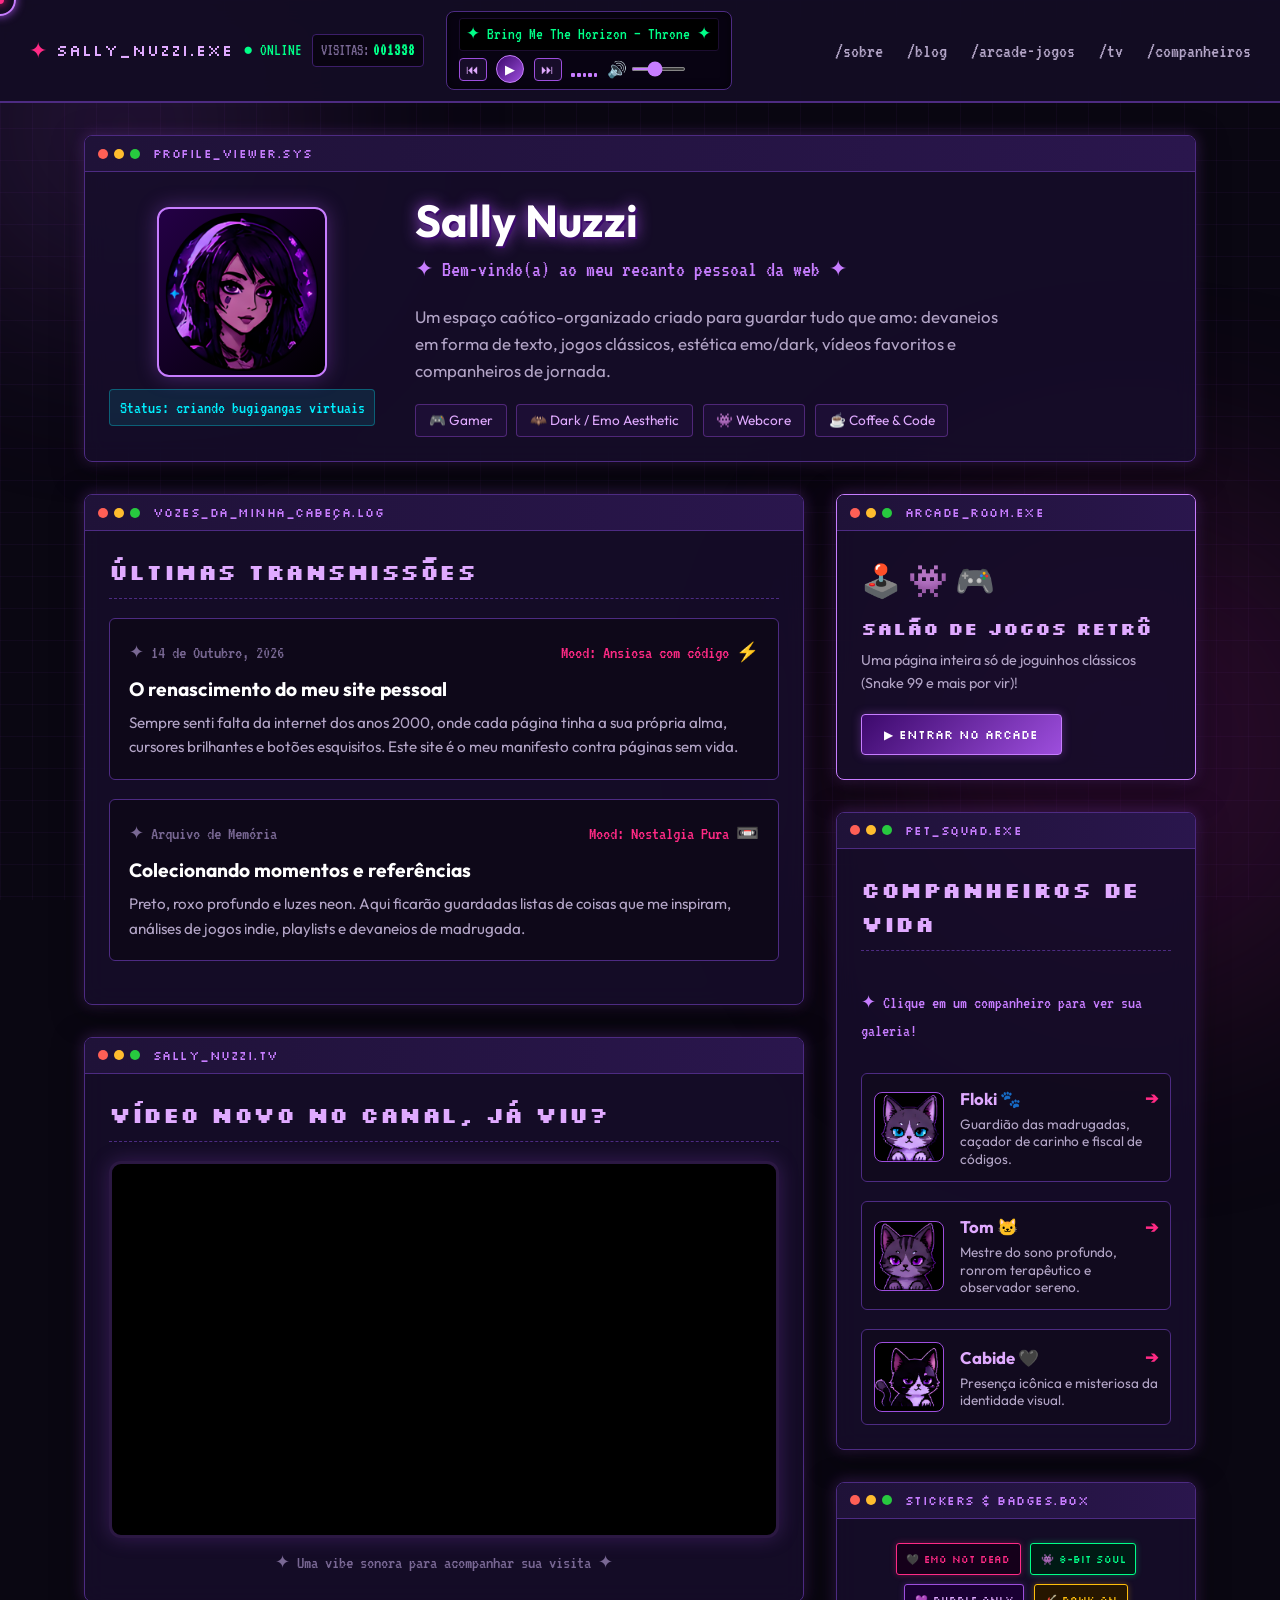
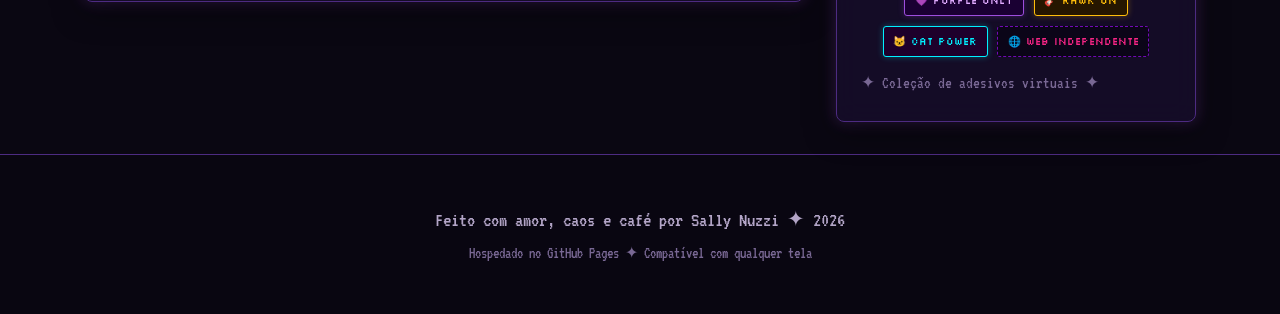
==== index.html @ d265ebc3 "site sally nuzzi - inicial" ====
<!DOCTYPE html>
<html lang="pt-BR">
<head>
  <meta charset="UTF-8">
  <meta name="viewport" content="width=device-width, initial-scale=1.0">
  <title>Sally Nuzzi ✦ Web Haven</title>
  <meta name="description" content="Portfólio pessoal, blog de memórias, jogos clássicos e bugigangas legais por Sally Nuzzi.">
  
  <!-- Google Fonts -->
  <link rel="preconnect" href="https://fonts.googleapis.com">
  <link rel="preconnect" href="https://fonts.gstatic.com" crossorigin>
  <link href="https://fonts.googleapis.com/css2?family=Outfit:wght@300;400;600;700&family=VT323&family=Silkscreen:wght@400;700&display=swap" rel="stylesheet">
  
  <link rel="stylesheet" href="style.css">
</head>
<body>
  <div class="custom-cursor" id="customCursor" aria-hidden="true"></div>
  <div class="custom-cursor-dot" id="cursorDot" aria-hidden="true"></div>

  <div class="bg-grid-overlay" aria-hidden="true"></div>
  <div class="glow-orb glow-top-left" aria-hidden="true"></div>
  <div class="glow-orb glow-bottom-right" aria-hidden="true"></div>

  <!-- Audio Element -->
  <audio id="ambientAudio" loop preload="none"></audio>

  <!-- Header Global com Player Completo e Contador de Visitantes -->
  <header class="site-header">
    <div class="header-left">
      <div class="logo-area">
        <span class="pixel-star">✦</span>
        <a href="index.html" class="site-title-link">
          <span class="site-title">SALLY_NUZZI.exe</span>
        </a>
        <span class="status-badge" title="Status Online">● ONLINE</span>
        <!-- Contador de Visitantes no Cabeçalho -->
        <div class="header-counter-pill" title="Total de visitas registradas">
          <span class="counter-label">VISITAS:</span>
          <span class="counter-num" id="headerVisitCount">001337</span>
        </div>
      </div>

      <!-- Player de Áudio Expandido (Prev, Play, Next, Marquee Track Name, Mute/Unmute) -->
      <div class="header-audio-player" id="headerPlayer">
        <!-- Letreiro da Música em Ciclo Contínuo -->
        <div class="track-marquee-wrapper" title="Música em reprodução">
          <div class="track-marquee-text" id="trackMarqueeText">
            <span>✦ Sintetizador Lofi Cósmico — Sally Nuzzi Sound ✦</span>
          </div>
        </div>

        <div class="player-controls-row">
          <button id="prevTrackBtn" class="audio-ctrl-btn" title="Música Anterior" aria-label="Música Anterior">⏮</button>
          <button id="globalAudioBtn" class="audio-toggle-btn" aria-label="Tocar ou Pausar">
            <span class="btn-icon">▶</span>
          </button>
          <button id="nextTrackBtn" class="audio-ctrl-btn" title="Próxima Música" aria-label="Próxima Música">⏭</button>

          <div class="header-visualizer" id="headerVisualizer" aria-hidden="true">
            <div class="v-bar"></div><div class="v-bar"></div><div class="v-bar"></div><div class="v-bar"></div><div class="v-bar"></div>
          </div>

          <!-- Volume com Mute Toggle no Ícone -->
          <div class="header-volume-wrap">
            <button id="muteToggleBtn" class="mute-btn" title="Mutar / Desmutar (clique aqui)" aria-label="Mutar ou Desmutar Som">🔊</button>
            <input type="range" id="globalVolumeSlider" min="0" max="100" value="40" aria-label="Volume">
          </div>
        </div>
      </div>
    </div>

    <nav class="nav-links" aria-label="Navegação principal">
      <a href="index.html#about" class="nav-item">/sobre</a>
      <a href="index.html#blog" class="nav-item">/blog</a>
      <a href="jogos.html" class="nav-item">/arcade-jogos</a>
      <a href="index.html#media" class="nav-item">/tv</a>
      <a href="index.html#pets" class="nav-item">/companheiros</a>
    </nav>
  </header>

  <!-- Main Content Layout -->
  <main class="main-wrapper">
    <!-- Hero Profile Section -->
    <section id="about" class="window-card hero-section">
      <div class="window-header">
        <div class="window-dots">
          <span class="dot close"></span>
          <span class="dot minimize"></span>
          <span class="dot maximize"></span>
        </div>
        <div class="window-title">profile_viewer.sys</div>
      </div>
      <div class="window-body hero-content">
        <div class="avatar-container">
          <div class="avatar-frame">
            <img src="assets/images/Avatar.png" alt="Avatar ilustrado de Sally Nuzzi" class="avatar-img">
          </div>
          <div class="status-tag">Status: criando bugigangas virtuais</div>
        </div>
        <div class="hero-text">
          <h1 class="glitch-text" data-text="Sally Nuzzi">Sally Nuzzi</h1>
          <p class="tagline">✦ Bem-vindo(a) ao meu recanto pessoal da web ✦</p>
          <p class="bio-paragraph">
            Um espaço caótico-organizado criado para guardar tudo que amo: devaneios em forma de texto,
            jogos clássicos, estética emo/dark, vídeos favoritos e companheiros de jornada.
          </p>
          <div class="badge-shelf">
            <span class="tag-badge">🎮 Gamer</span>
            <span class="tag-badge">🦇 Dark / Emo Aesthetic</span>
            <span class="tag-badge">👾 Webcore</span>
            <span class="tag-badge">☕ Coffee & Code</span>
          </div>
        </div>
      </div>
    </section>

    <!-- Layout Grid com 2 Colunas -->
    <div class="content-grid">
      <!-- Coluna Principal: Blog e TV -->
      <div class="grid-primary">
        
        <!-- Seção Mini Blog: Vozes da Minha Cabeça -->
        <section id="blog" class="window-card">
          <div class="window-header">
            <div class="window-dots">
              <span class="dot close"></span>
              <span class="dot minimize"></span>
              <span class="dot maximize"></span>
            </div>
            <div class="window-title">vozes_da_minha_cabeça.log</div>
          </div>
          <div class="window-body">
            <h2 class="section-title">Últimas Transmissões</h2>
            
            <article class="post-card">
              <div class="post-meta">
                <span class="post-date">✦ 14 de Outubro, 2026</span>
                <span class="post-mood">Mood: Ansiosa com código ⚡</span>
              </div>
              <h3 class="post-title">O renascimento do meu site pessoal</h3>
              <p class="post-excerpt">
                Sempre senti falta da internet dos anos 2000, onde cada página tinha a sua própria alma,
                cursores brilhantes e botões esquisitos. Este site é o meu manifesto contra páginas sem vida.
              </p>
            </article>

            <article class="post-card">
              <div class="post-meta">
                <span class="post-date">✦ Arquivo de Memória</span>
                <span class="post-mood">Mood: Nostalgia Pura 📼</span>
              </div>
              <h3 class="post-title">Colecionando momentos e referências</h3>
              <p class="post-excerpt">
                Preto, roxo profundo e luzes neon. Aqui ficarão guardadas listas de coisas que me inspiram,
                análises de jogos indie, playlists e devaneios de madrugada.
              </p>
            </article>
          </div>
        </section>

        <!-- Seção de Vídeos / CRT Player -->
        <section id="media" class="window-card">
          <div class="window-header">
            <div class="window-dots">
              <span class="dot close"></span>
              <span class="dot minimize"></span>
              <span class="dot maximize"></span>
            </div>
            <div class="window-title">sally_nuzzi.tv</div>
          </div>
          <div class="window-body">
            <h2 class="section-title">Vídeo novo no canal, já viu?</h2>
            <div class="crt-frame">
              <div class="crt-scanlines"></div>
              <iframe 
                class="video-embed" 
                src="https://www.youtube-nocookie.com/embed/jfKfPfyJRdk?si=lofi" 
                title="Transmissão de Vídeo / Lofi Beats" 
                frameborder="0" 
                allow="accelerometer; autoplay; clipboard-write; encrypted-media; gyroscope; picture-in-picture" 
                allowfullscreen>
              </iframe>
            </div>
            <p class="media-caption">✦ Uma vibe sonora para acompanhar sua visita ✦</p>
          </div>
        </section>

      </div>

      <!-- Coluna Direita: Atalho de Jogos, Bichinhos & Bugigangas -->
      <aside class="grid-secondary">
        
        <!-- Cartão Atalho para a Nova Sala de Jogos -->
        <div class="window-card arcade-preview-card">
          <div class="window-header">
            <div class="window-dots">
              <span class="dot close"></span>
              <span class="dot minimize"></span>
              <span class="dot maximize"></span>
            </div>
            <div class="window-title">arcade_room.exe</div>
          </div>
          <div class="window-body text-center">
            <div class="arcade-icon-art">🕹️ 👾 🎮</div>
            <h3 class="arcade-card-title">Salão de Jogos Retrô</h3>
            <p class="arcade-card-desc">Uma página inteira só de joguinhos clássicos (Snake 99 e mais por vir)!</p>
            <a href="jogos.html" class="enter-arcade-link">▶ ENTRAR NO ARCADE</a>
          </div>
        </div>

        <!-- Hall da Fama dos Bichinhos -->
        <div id="pets" class="window-card">
          <div class="window-header">
            <div class="window-dots">
              <span class="dot close"></span>
              <span class="dot minimize"></span>
              <span class="dot maximize"></span>
            </div>
            <div class="window-title">pet_squad.exe</div>
          </div>
          <div class="window-body pets-grid">
            <h2 class="section-title">Companheiros de Vida</h2>
            <p class="pets-hint">✦ Clique em um companheiro para ver sua galeria!</p>
            
            <a href="pets.html?pet=floki" class="pet-item pet-link-card">
              <div class="pet-img-wrap">
                <img src="assets/images/floki.png" alt="Floki" class="pet-pic">
              </div>
              <div class="pet-desc">
                <h4>Floki 🐾 <span class="arrow-indicator">➔</span></h4>
                <p>Guardião das madrugadas, caçador de carinho e fiscal de códigos.</p>
              </div>
            </a>

            <a href="pets.html?pet=tom" class="pet-item pet-link-card">
              <div class="pet-img-wrap">
                <img src="assets/images/tom.png" alt="Tom" class="pet-pic">
              </div>
              <div class="pet-desc">
                <h4>Tom 🐱 <span class="arrow-indicator">➔</span></h4>
                <p>Mestre do sono profundo, ronrom terapêutico e observador sereno.</p>
              </div>
            </a>

            <a href="pets.html?pet=cabide" class="pet-item pet-link-card">
              <div class="pet-img-wrap">
                <img src="assets/images/cabide.png" alt="Cabide" class="pet-pic">
              </div>
              <div class="pet-desc">
                <h4>Cabide 🖤 <span class="arrow-indicator">➔</span></h4>
                <p>Presença icônica e misteriosa da identidade visual.</p>
              </div>
            </a>
          </div>
        </div>

        <!-- Sticker Bomb Box Customizável -->
        <div class="window-card widget-box">
          <div class="window-header">
            <div class="window-dots">
              <span class="dot close"></span>
              <span class="dot minimize"></span>
              <span class="dot maximize"></span>
            </div>
            <div class="window-title">stickers & badges.box</div>
          </div>
          <div class="window-body text-center">
            <div class="sticker-shelf" id="stickerShelf">
              <div class="pixel-badge badge-emo">🖤 EMO NOT DEAD</div>
              <div class="pixel-badge badge-pixel">👾 8-BIT SOUL</div>
              <div class="pixel-badge badge-purple">💜 PURPLE ONLY</div>
              <div class="pixel-badge badge-music">🎸 RAWK ON</div>
              <div class="pixel-badge badge-cat">🐱 CAT POWER</div>
              <div class="pixel-badge badge-web">🌐 WEB INDEPENDENTE</div>
            </div>
            <p class="sticker-footer-note">✦ Coleção de adesivos virtuais ✦</p>
          </div>
        </div>

      </aside>
    </div>
  </main>

  <footer class="site-footer">
    <p>Feito com amor, caos e café por Sally Nuzzi ✦ 2026</p>
    <p class="sub-footer">Hospedado no GitHub Pages ✦ Compatível com qualquer tela</p>
  </footer>

  <script src="script.js"></script>
</body>
</html>
---- style.css ----
/* ==========================================================================
   Sally Nuzzi - Identidade Visual Dark, Emo & Gamer (Preto & Roxo Neon)
   ========================================================================== */

:root {
  --bg-primary: #0a0712;
  --bg-secondary: #130d24;
  --bg-card: rgba(23, 14, 43, 0.85);
  --bg-card-border: #4d2b82;
  
  --purple-main: #9d4edd;
  --purple-bright: #c77dff;
  --purple-neon: #e0aaff;
  --purple-dark: #3c096c;
  --purple-deep: #240046;
  
  --accent-pink: #ff2a85;
  --accent-cyan: #00f0ff;
  --text-main: #f3f0f7;
  --text-muted: #b3a5c7;
  --text-dim: #796894;
  
  --font-body: 'Outfit', sans-serif;
  --font-retro: 'VT323', monospace;
  --font-pixel: 'Silkscreen', cursive;
  
  --window-radius: 8px;
  --shadow-neon: 0 0 15px rgba(157, 78, 221, 0.35);
  --shadow-glow: 0 0 25px rgba(199, 125, 255, 0.2);
}

/* Reset Básico */
* {
  margin: 0;
  padding: 0;
  box-sizing: border-box;
}

html {
  scroll-behavior: smooth;
  cursor: default;
}

body {
  background-color: var(--bg-primary);
  color: var(--text-main);
  font-family: var(--font-body);
  line-height: 1.6;
  min-height: 100vh;
  position: relative;
  overflow-x: hidden;
}

/* Background Animated Grid & Glow */
.bg-grid-overlay {
  position: fixed;
  top: 0;
  left: 0;
  width: 100%;
  height: 100%;
  background-image: 
    linear-gradient(to right, rgba(157, 78, 221, 0.05) 1px, transparent 1px),
    linear-gradient(to bottom, rgba(157, 78, 221, 0.05) 1px, transparent 1px);
  background-size: 32px 32px;
  pointer-events: none;
  z-index: -2;
}

.glow-orb {
  position: fixed;
  border-radius: 50%;
  filter: blur(120px);
  pointer-events: none;
  z-index: -1;
  opacity: 0.4;
}

.glow-top-left {
  top: -100px;
  left: -100px;
  width: 450px;
  height: 450px;
  background: radial-gradient(circle, var(--purple-main) 0%, transparent 70%);
}

.glow-bottom-right {
  bottom: -100px;
  right: -100px;
  width: 500px;
  height: 500px;
  background: radial-gradient(circle, var(--purple-dark) 0%, var(--accent-pink) 100%);
  opacity: 0.25;
}

/* Cursor Customizado com Efeito */
.custom-cursor {
  position: fixed;
  width: 32px;
  height: 32px;
  border: 2px solid var(--purple-bright);
  border-radius: 50%;
  pointer-events: none;
  transform: translate(-50%, -50%);
  transition: transform 0.15s ease-out, border-color 0.2s, background-color 0.2s;
  z-index: 9999;
  box-shadow: 0 0 10px var(--purple-main);
}

.custom-cursor-dot {
  position: fixed;
  width: 8px;
  height: 8px;
  background-color: var(--accent-pink);
  border-radius: 50%;
  pointer-events: none;
  transform: translate(-50%, -50%);
  z-index: 10000;
  box-shadow: 0 0 8px var(--accent-pink);
}

.cursor-hover {
  transform: translate(-50%, -50%) scale(1.6);
  background-color: rgba(199, 125, 255, 0.2);
  border-color: var(--accent-pink);
}

/* Header Retrô Sticky com Player Embutido */
.site-header {
  display: flex;
  justify-content: space-between;
  align-items: center;
  padding: 0.7rem 1.8rem;
  background: rgba(19, 13, 36, 0.95);
  backdrop-filter: blur(12px);
  border-bottom: 2px solid var(--bg-card-border);
  position: sticky;
  top: 0;
  z-index: 100;
}

.header-left {
  display: flex;
  align-items: center;
  gap: 1.4rem;
  flex-wrap: wrap;
}

.logo-area {
  display: flex;
  align-items: center;
  gap: 0.6rem;
}

.site-title-link {
  text-decoration: none;
}

.pixel-star {
  color: var(--accent-pink);
  font-size: 1.4rem;
  animation: pulseStar 1.8s infinite alternate;
}

@keyframes pulseStar {
  from { transform: scale(0.9); opacity: 0.8; }
  to { transform: scale(1.25); filter: drop-shadow(0 0 8px var(--accent-pink)); }
}

.site-title {
  font-family: var(--font-pixel);
  font-size: 1rem;
  color: var(--purple-neon);
  letter-spacing: 1px;
}

.status-badge {
  font-family: var(--font-retro);
  font-size: 1.05rem;
  color: #00ff88;
}

/* Contador de Visitas no Topo */
.header-counter-pill {
  display: inline-flex;
  align-items: center;
  gap: 4px;
  background: #090412;
  border: 1px solid #3c1e69;
  padding: 0.15rem 0.5rem;
  border-radius: 4px;
  font-family: var(--font-retro);
  font-size: 1rem;
  color: var(--text-dim);
}

.counter-num {
  color: #00ff88;
  font-weight: bold;
  letter-spacing: 1px;
}

/* Player de Áudio Expandido (Winamp-lite na barra) */
.header-audio-player {
  display: flex;
  flex-direction: column;
  gap: 4px;
  background: #080312;
  border: 1px solid var(--bg-card-border);
  padding: 0.35rem 0.75rem;
  border-radius: 8px;
  box-shadow: inset 0 0 10px rgba(0, 0, 0, 0.6);
}

/* Letreiro Marquee Animado */
.track-marquee-wrapper {
  max-width: 280px;
  overflow: hidden;
  white-space: nowrap;
  background: #000;
  border: 1px solid #1c0d30;
  border-radius: 3px;
  padding: 0.15rem 0.4rem;
}

.track-marquee-text {
  display: inline-block;
  font-family: var(--font-retro);
  font-size: 1.05rem;
  color: #00ff88;
  animation: marqueeCycle 12s linear infinite;
}

@keyframes marqueeCycle {
  0% { transform: translateX(100%); }
  100% { transform: translateX(-100%); }
}

.player-controls-row {
  display: flex;
  align-items: center;
  gap: 0.6rem;
}

.audio-ctrl-btn {
  background: #170d29;
  color: var(--purple-neon);
  border: 1px solid var(--purple-main);
  border-radius: 4px;
  padding: 0.2rem 0.4rem;
  font-size: 0.8rem;
  cursor: pointer;
  transition: all 0.15s;
}

.audio-ctrl-btn:hover {
  background: var(--purple-main);
  color: #fff;
}

.audio-toggle-btn {
  background: linear-gradient(135deg, var(--purple-dark), var(--purple-main));
  color: #fff;
  border: 1px solid var(--purple-bright);
  font-size: 0.8rem;
  width: 28px;
  height: 28px;
  border-radius: 50%;
  cursor: pointer;
  display: flex;
  align-items: center;
  justify-content: center;
  transition: transform 0.15s, box-shadow 0.15s;
}

.audio-toggle-btn:hover {
  box-shadow: 0 0 10px var(--purple-bright);
  transform: scale(1.08);
}

.header-visualizer {
  display: flex;
  align-items: flex-end;
  gap: 2px;
  height: 16px;
  width: 26px;
}

.v-bar {
  width: 4px;
  height: 25%;
  background: var(--purple-bright);
  border-radius: 1px;
}

.header-visualizer.playing .v-bar:nth-child(1) { animation: barBounce 0.4s infinite alternate ease-in-out; }
.header-visualizer.playing .v-bar:nth-child(2) { animation: barBounce 0.3s infinite alternate-reverse ease-in-out; }
.header-visualizer.playing .v-bar:nth-child(3) { animation: barBounce 0.5s infinite alternate ease-in-out; }
.header-visualizer.playing .v-bar:nth-child(4) { animation: barBounce 0.35s infinite alternate-reverse ease-in-out; }
.header-visualizer.playing .v-bar:nth-child(5) { animation: barBounce 0.45s infinite alternate ease-in-out; }

@keyframes barBounce {
  0% { height: 15%; background: var(--purple-main); }
  100% { height: 95%; background: var(--accent-pink); }
}

/* Volume Wrap com Botão Mute */
.header-volume-wrap {
  display: flex;
  align-items: center;
  gap: 4px;
}

.mute-btn {
  background: transparent;
  border: none;
  font-size: 1rem;
  cursor: pointer;
  padding: 0;
  transition: transform 0.15s;
}

.mute-btn:hover {
  transform: scale(1.15);
}

.header-volume-wrap input[type="range"] {
  accent-color: var(--purple-bright);
  width: 55px;
  height: 4px;
  cursor: pointer;
}

.nav-links {
  display: flex;
  gap: 1.5rem;
  align-items: center;
}

.nav-item {
  color: var(--text-muted);
  text-decoration: none;
  font-family: var(--font-retro);
  font-size: 1.25rem;
  transition: color 0.2s, text-shadow 0.2s;
}

.nav-item:hover {
  color: var(--purple-bright);
  text-shadow: 0 0 8px var(--purple-bright);
}

/* Main Layout */
.main-wrapper {
  max-width: 1160px;
  margin: 2rem auto;
  padding: 0 1.5rem;
  display: flex;
  flex-direction: column;
  gap: 2rem;
}

/* Janelas com Moldura Retrô (Window Cards) */
.window-card {
  background: var(--bg-card);
  border: 1px solid var(--bg-card-border);
  border-radius: var(--window-radius);
  box-shadow: 0 8px 30px rgba(0, 0, 0, 0.5), var(--shadow-neon);
  overflow: hidden;
  backdrop-filter: blur(12px);
  transition: border-color 0.3s;
}

.window-card:hover {
  border-color: var(--purple-main);
}

.window-header {
  background: linear-gradient(90deg, #1f1238, #2a164d);
  padding: 0.5rem 0.8rem;
  display: flex;
  align-items: center;
  border-bottom: 1px solid var(--bg-card-border);
}

.window-dots {
  display: flex;
  gap: 6px;
  margin-right: 0.8rem;
}

.dot {
  width: 10px;
  height: 10px;
  border-radius: 50%;
  display: inline-block;
}

.dot.close { background: #ff5f56; }
.dot.minimize { background: #ffbd2e; }
.dot.maximize { background: #27c93f; }

.window-title {
  font-family: var(--font-pixel);
  font-size: 0.75rem;
  color: var(--purple-bright);
  letter-spacing: 0.5px;
}

.window-body {
  padding: 1.5rem;
}

/* Hero Section */
.hero-content {
  display: flex;
  gap: 2.5rem;
  align-items: center;
}

.avatar-container {
  display: flex;
  flex-direction: column;
  align-items: center;
  gap: 0.75rem;
}

.avatar-frame {
  width: 170px;
  height: 170px;
  border-radius: 12px;
  border: 2px solid var(--purple-bright);
  padding: 4px;
  background: linear-gradient(135deg, var(--purple-deep), #000);
  box-shadow: 0 0 20px rgba(157, 78, 221, 0.4);
  overflow: hidden;
}

.avatar-img {
  width: 100%;
  height: 100%;
  object-fit: cover;
  border-radius: 8px;
  transition: transform 0.4s ease;
}

.avatar-frame:hover .avatar-img {
  transform: scale(1.06);
}

.status-tag {
  font-family: var(--font-retro);
  font-size: 1.1rem;
  color: var(--accent-cyan);
  background: rgba(0, 240, 255, 0.1);
  border: 1px solid rgba(0, 240, 255, 0.3);
  padding: 0.2rem 0.6rem;
  border-radius: 4px;
}

.hero-text h1 {
  font-size: 2.8rem;
  color: #fff;
  line-height: 1.1;
  margin-bottom: 0.4rem;
  text-shadow: 2px 2px 0px var(--purple-dark), 0 0 15px var(--purple-main);
}

.tagline {
  font-family: var(--font-retro);
  font-size: 1.4rem;
  color: var(--purple-bright);
  margin-bottom: 1rem;
}

.bio-paragraph {
  color: var(--text-muted);
  font-size: 1.05rem;
  margin-bottom: 1.2rem;
  max-width: 600px;
}

.badge-shelf {
  display: flex;
  flex-wrap: wrap;
  gap: 0.6rem;
}

.tag-badge {
  background: rgba(43, 22, 77, 0.4);
  border: 1px solid rgba(157, 78, 221, 0.4);
  color: var(--purple-neon);
  font-size: 0.85rem;
  padding: 0.3rem 0.8rem;
  border-radius: 4px;
  cursor: default;
  user-select: none;
}

/* Content Grid de 2 Colunas */
.content-grid {
  display: grid;
  grid-template-columns: 2fr 1fr;
  gap: 2rem;
}

.grid-primary, .grid-secondary {
  display: flex;
  flex-direction: column;
  gap: 2rem;
}

.section-title {
  font-size: 1.35rem;
  color: var(--purple-neon);
  margin-bottom: 1.2rem;
  border-bottom: 1px dashed var(--bg-card-border);
  padding-bottom: 0.5rem;
  font-family: var(--font-pixel);
  letter-spacing: 0.5px;
}

/* Post Cards (Mini Blog) */
.post-card {
  background: rgba(10, 7, 18, 0.6);
  border: 1px solid var(--bg-card-border);
  border-radius: 6px;
  padding: 1.2rem;
  margin-bottom: 1.2rem;
  transition: transform 0.2s, border-color 0.2s;
}

.post-card:hover {
  transform: translateX(4px);
  border-color: var(--purple-bright);
}

.post-meta {
  display: flex;
  justify-content: space-between;
  font-family: var(--font-retro);
  font-size: 1.15rem;
  color: var(--text-dim);
  margin-bottom: 0.4rem;
}

.post-mood {
  color: var(--accent-pink);
}

.post-title {
  color: #fff;
  font-size: 1.2rem;
  margin-bottom: 0.4rem;
}

.post-excerpt {
  color: var(--text-muted);
  font-size: 0.95rem;
}

/* CRT Frame Vídeo */
.crt-frame {
  position: relative;
  background: #000;
  border: 3px solid #2b1842;
  border-radius: 12px;
  overflow: hidden;
  box-shadow: inset 0 0 30px rgba(0, 0, 0, 0.8), 0 0 20px rgba(157, 78, 221, 0.25);
  aspect-ratio: 16 / 9;
}

.crt-scanlines {
  position: absolute;
  top: 0; left: 0; width: 100%; height: 100%;
  background: linear-gradient(rgba(18, 16, 16, 0) 50%, rgba(0, 0, 0, 0.25) 50%);
  background-size: 100% 4px;
  pointer-events: none;
  z-index: 2;
  opacity: 0.6;
}

.video-embed {
  width: 100%;
  height: 100%;
  display: block;
}

.media-caption {
  font-family: var(--font-retro);
  font-size: 1.15rem;
  color: var(--text-dim);
  text-align: center;
  margin-top: 0.6rem;
}

/* Arcade Preview Card (Home) */
.arcade-preview-card {
  border-color: var(--purple-bright);
}

.arcade-icon-art {
  font-size: 2rem;
  margin-bottom: 0.5rem;
}

.arcade-card-title {
  font-family: var(--font-pixel);
  font-size: 1.1rem;
  color: var(--purple-neon);
  margin-bottom: 0.4rem;
}

.arcade-card-desc {
  font-size: 0.9rem;
  color: var(--text-muted);
  margin-bottom: 1.2rem;
}

.enter-arcade-link {
  display: inline-block;
  background: linear-gradient(135deg, var(--purple-dark), var(--purple-main));
  color: #fff;
  border: 1px solid var(--purple-bright);
  font-family: var(--font-pixel);
  font-size: 0.75rem;
  padding: 0.6rem 1.4rem;
  border-radius: 4px;
  text-decoration: none;
  box-shadow: 0 0 10px rgba(157, 78, 221, 0.4);
  transition: transform 0.2s, box-shadow 0.2s;
}

.enter-arcade-link:hover {
  transform: scale(1.05);
  box-shadow: 0 0 20px var(--purple-bright);
}

/* Pets Hall of Fame */
.pets-grid {
  display: flex;
  flex-direction: column;
  gap: 1.2rem;
}

.pets-hint {
  font-family: var(--font-retro);
  font-size: 1.1rem;
  color: var(--purple-bright);
  margin-bottom: 0.5rem;
}

.pet-link-card {
  display: flex;
  gap: 1rem;
  align-items: center;
  background: rgba(15, 10, 26, 0.6);
  border: 1px solid var(--bg-card-border);
  padding: 0.75rem;
  border-radius: 6px;
  text-decoration: none;
  color: inherit;
  transition: border-color 0.2s, transform 0.2s, background-color 0.2s;
}

.pet-link-card:hover {
  border-color: var(--purple-bright);
  transform: translateX(4px);
  background: rgba(36, 17, 66, 0.5);
}

.pet-img-wrap {
  width: 70px;
  height: 70px;
  border-radius: 8px;
  overflow: hidden;
  border: 1px solid var(--purple-main);
  flex-shrink: 0;
  background: #000;
}

.pet-pic {
  width: 100%;
  height: 100%;
  object-fit: cover;
}

.pet-desc h4 {
  color: var(--purple-neon);
  font-size: 1.05rem;
  margin-bottom: 0.2rem;
  display: flex;
  justify-content: space-between;
  align-items: center;
}

.arrow-indicator {
  color: var(--accent-pink);
  font-size: 1rem;
}

.pet-desc p {
  color: var(--text-muted);
  font-size: 0.85rem;
  line-height: 1.3;
}

/* Stickers Customizados e Coloridos */
.sticker-shelf {
  display: flex;
  flex-wrap: wrap;
  gap: 0.6rem;
  justify-content: center;
  margin-bottom: 0.8rem;
}

.pixel-badge {
  font-family: var(--font-pixel);
  font-size: 0.65rem;
  padding: 0.4rem 0.6rem;
  border-radius: 3px;
  transition: transform 0.2s;
  cursor: default;
  user-select: none;
}

.pixel-badge:hover {
  transform: scale(1.08) rotate(2deg);
}

.badge-emo { background: #15001a; color: #ff2a85; border: 1px solid #ff2a85; box-shadow: 0 0 6px rgba(255,42,133,0.3); }
.badge-pixel { background: #001a14; color: #00ff88; border: 1px solid #00ff88; box-shadow: 0 0 6px rgba(0,255,136,0.3); }
.badge-purple { background: #1a0033; color: #e0aaff; border: 1px solid #9d4edd; box-shadow: 0 0 6px rgba(157,78,221,0.3); }
.badge-music { background: #261600; color: #ffbe0b; border: 1px solid #ffbe0b; box-shadow: 0 0 6px rgba(255,190,11,0.3); }
.badge-cat { background: #1e002b; color: #00f0ff; border: 1px solid #00f0ff; box-shadow: 0 0 6px rgba(0,240,255,0.3); }
.badge-web { background: #0b0518; color: #f72585; border: 1px dashed #7209b7; }

.sticker-footer-note {
  font-family: var(--font-retro);
  font-size: 1.05rem;
  color: var(--text-dim);
}

/* ==========================================================================
   Página de Jogos (Arcade Page)
   ========================================================================== */
.arcade-intro {
  color: var(--text-muted);
  margin-bottom: 1.2rem;
}

.cartridge-grid {
  display: grid;
  grid-template-columns: repeat(auto-fit, minmax(260px, 1fr));
  gap: 1.2rem;
  margin-bottom: 1.5rem;
}

.cartridge {
  background: #0f081d;
  border: 2px solid var(--bg-card-border);
  border-radius: 8px;
  padding: 1rem;
  display: flex;
  flex-direction: column;
  gap: 0.6rem;
  cursor: pointer;
  transition: border-color 0.2s, transform 0.2s;
  position: relative;
}

.cartridge.active {
  border-color: var(--accent-pink);
  box-shadow: 0 0 15px rgba(255, 42, 133, 0.3);
}

.cartridge:hover {
  transform: translateY(-3px);
  border-color: var(--purple-bright);
}

.cart-icon {
  font-size: 2rem;
}

.cart-info h3 {
  font-family: var(--font-pixel);
  font-size: 0.9rem;
  color: #fff;
  margin-bottom: 0.2rem;
}

.cart-info p {
  font-size: 0.85rem;
  color: var(--text-muted);
}

.cart-badge {
  font-family: var(--font-pixel);
  font-size: 0.6rem;
  color: #00ff88;
  align-self: flex-start;
  background: rgba(0, 255, 136, 0.1);
  padding: 0.2rem 0.5rem;
  border-radius: 3px;
}

.cart-badge.locked {
  color: var(--text-dim);
  background: rgba(255, 255, 255, 0.05);
}

.arcade-hud {
  display: flex;
  justify-content: space-around;
  font-family: var(--font-pixel);
  font-size: 0.85rem;
  color: var(--purple-bright);
  margin-bottom: 0.8rem;
  background: rgba(0, 0, 0, 0.4);
  padding: 0.4rem;
  border-radius: 4px;
}

.canvas-wrapper {
  display: inline-block;
  background: #000;
  border: 2px solid var(--purple-bright);
  border-radius: 4px;
  box-shadow: 0 0 15px rgba(157, 78, 221, 0.4);
  margin-bottom: 1rem;
}

#arcadeCanvas {
  display: block;
}

.arcade-btn {
  background: linear-gradient(135deg, var(--purple-dark), var(--purple-main));
  color: #fff;
  border: 1px solid var(--purple-bright);
  font-family: var(--font-pixel);
  font-size: 0.8rem;
  padding: 0.6rem 1.4rem;
  border-radius: 4px;
  cursor: pointer;
  box-shadow: 0 0 10px rgba(157, 78, 221, 0.3);
  transition: transform 0.15s, box-shadow 0.15s;
}

.arcade-btn:hover {
  transform: scale(1.05);
  box-shadow: 0 0 20px var(--purple-bright);
}

.control-hint {
  font-family: var(--font-retro);
  font-size: 1.1rem;
  color: var(--text-dim);
  margin-top: 0.5rem;
}

.dpad-mobile {
  display: flex;
  flex-direction: column;
  align-items: center;
  gap: 4px;
  margin-top: 0.8rem;
}

.dpad-mid {
  display: flex;
  gap: 20px;
}

.dpad-key {
  background: #1f1238;
  color: var(--purple-neon);
  border: 1px solid var(--purple-main);
  border-radius: 4px;
  width: 44px;
  height: 44px;
  font-size: 1.2rem;
  cursor: pointer;
}

.dpad-key:active {
  background: var(--purple-main);
  color: #fff;
}

/* ==========================================================================
   Página de Pets (Galeria & Polaroids)
   ========================================================================== */
.pet-tab-nav {
  display: flex;
  gap: 0.8rem;
  flex-wrap: wrap;
}

.pet-tab-btn {
  background: #140b25;
  color: var(--text-muted);
  border: 1px solid var(--bg-card-border);
  font-family: var(--font-pixel);
  font-size: 0.8rem;
  padding: 0.6rem 1.2rem;
  border-radius: 6px;
  cursor: pointer;
  transition: all 0.2s;
}

.pet-tab-btn.active, .pet-tab-btn:hover {
  background: var(--purple-main);
  color: #fff;
  border-color: var(--purple-neon);
  box-shadow: 0 0 10px var(--purple-bright);
}

.pet-header-profile {
  display: flex;
  gap: 2rem;
  align-items: center;
  margin-bottom: 2rem;
}

.pet-main-avatar {
  width: 140px;
  height: 140px;
  border-radius: 12px;
  overflow: hidden;
  border: 2px solid var(--purple-bright);
  box-shadow: 0 0 15px rgba(157, 78, 221, 0.35);
  background: #000;
  flex-shrink: 0;
}

.pet-main-avatar img {
  width: 100%;
  height: 100%;
  object-fit: cover;
}

.pet-title-name {
  font-size: 2.2rem;
  color: #fff;
  margin-bottom: 0.2rem;
}

.pet-subtitle {
  font-family: var(--font-retro);
  font-size: 1.3rem;
  color: var(--accent-pink);
  margin-bottom: 0.6rem;
}

.pet-bio-text {
  color: var(--text-muted);
  font-size: 0.95rem;
  margin-bottom: 1rem;
}

.folder-instruction-box {
  display: flex;
  align-items: center;
  gap: 0.8rem;
  background: rgba(0, 0, 0, 0.4);
  border: 1px dashed var(--purple-main);
  padding: 0.6rem 1rem;
  border-radius: 6px;
  font-size: 0.85rem;
  color: var(--purple-neon);
}

.folder-instruction-box code {
  color: var(--accent-cyan);
  background: rgba(0, 240, 255, 0.1);
  padding: 0.1rem 0.4rem;
  border-radius: 3px;
}

.gallery-heading {
  margin-top: 1.5rem;
}

.photo-album-grid {
  display: grid;
  grid-template-columns: repeat(auto-fill, minmax(220px, 1fr));
  gap: 1.5rem;
  margin-top: 1.2rem;
}

.polaroid-card {
  background: #110822;
  border: 1px solid var(--bg-card-border);
  padding: 0.8rem 0.8rem 1.4rem 0.8rem;
  border-radius: 6px;
  box-shadow: 0 6px 16px rgba(0, 0, 0, 0.4);
  transition: transform 0.2s, border-color 0.2s;
  display: flex;
  flex-direction: column;
}

.polaroid-card:hover {
  transform: translateY(-4px) rotate(1deg);
  border-color: var(--purple-bright);
}

.polaroid-img-box {
  width: 100%;
  aspect-ratio: 1 / 1;
  background: #000;
  border-radius: 4px;
  overflow: hidden;
  margin-bottom: 0.8rem;
}

.polaroid-img-box img {
  width: 100%;
  height: 100%;
  object-fit: cover;
}

.polaroid-caption {
  font-family: var(--font-retro);
  font-size: 1.1rem;
  color: var(--text-muted);
  text-align: center;
}

/* Footer */
.site-footer {
  text-align: center;
  padding: 3rem 1.5rem;
  border-top: 1px solid var(--bg-card-border);
  background: rgba(10, 7, 18, 0.95);
  font-family: var(--font-retro);
  font-size: 1.3rem;
  color: var(--text-muted);
}

.sub-footer {
  font-size: 1rem;
  color: var(--text-dim);
  margin-top: 0.3rem;
}

/* Responsividade Mobile */
@media (max-width: 900px) {
  .hero-content, .pet-header-profile {
    flex-direction: column;
    text-align: center;
    gap: 1.5rem;
  }
  
  .content-grid {
    grid-template-columns: 1fr;
  }
  
  .site-header {
    flex-direction: column;
    gap: 0.8rem;
    padding: 0.8rem;
  }
  
  .header-left {
    flex-direction: column;
    gap: 0.6rem;
  }

  .track-marquee-wrapper {
    max-width: 220px;
  }
  
  .nav-links {
    flex-wrap: wrap;
    justify-content: center;
    gap: 1rem;
  }
}

@media (prefers-reduced-motion: reduce) {
  * {
    animation-duration: 0.01ms !important;
    animation-iteration-count: 1 !important;
    transition-duration: 0.01ms !important;
  }
}
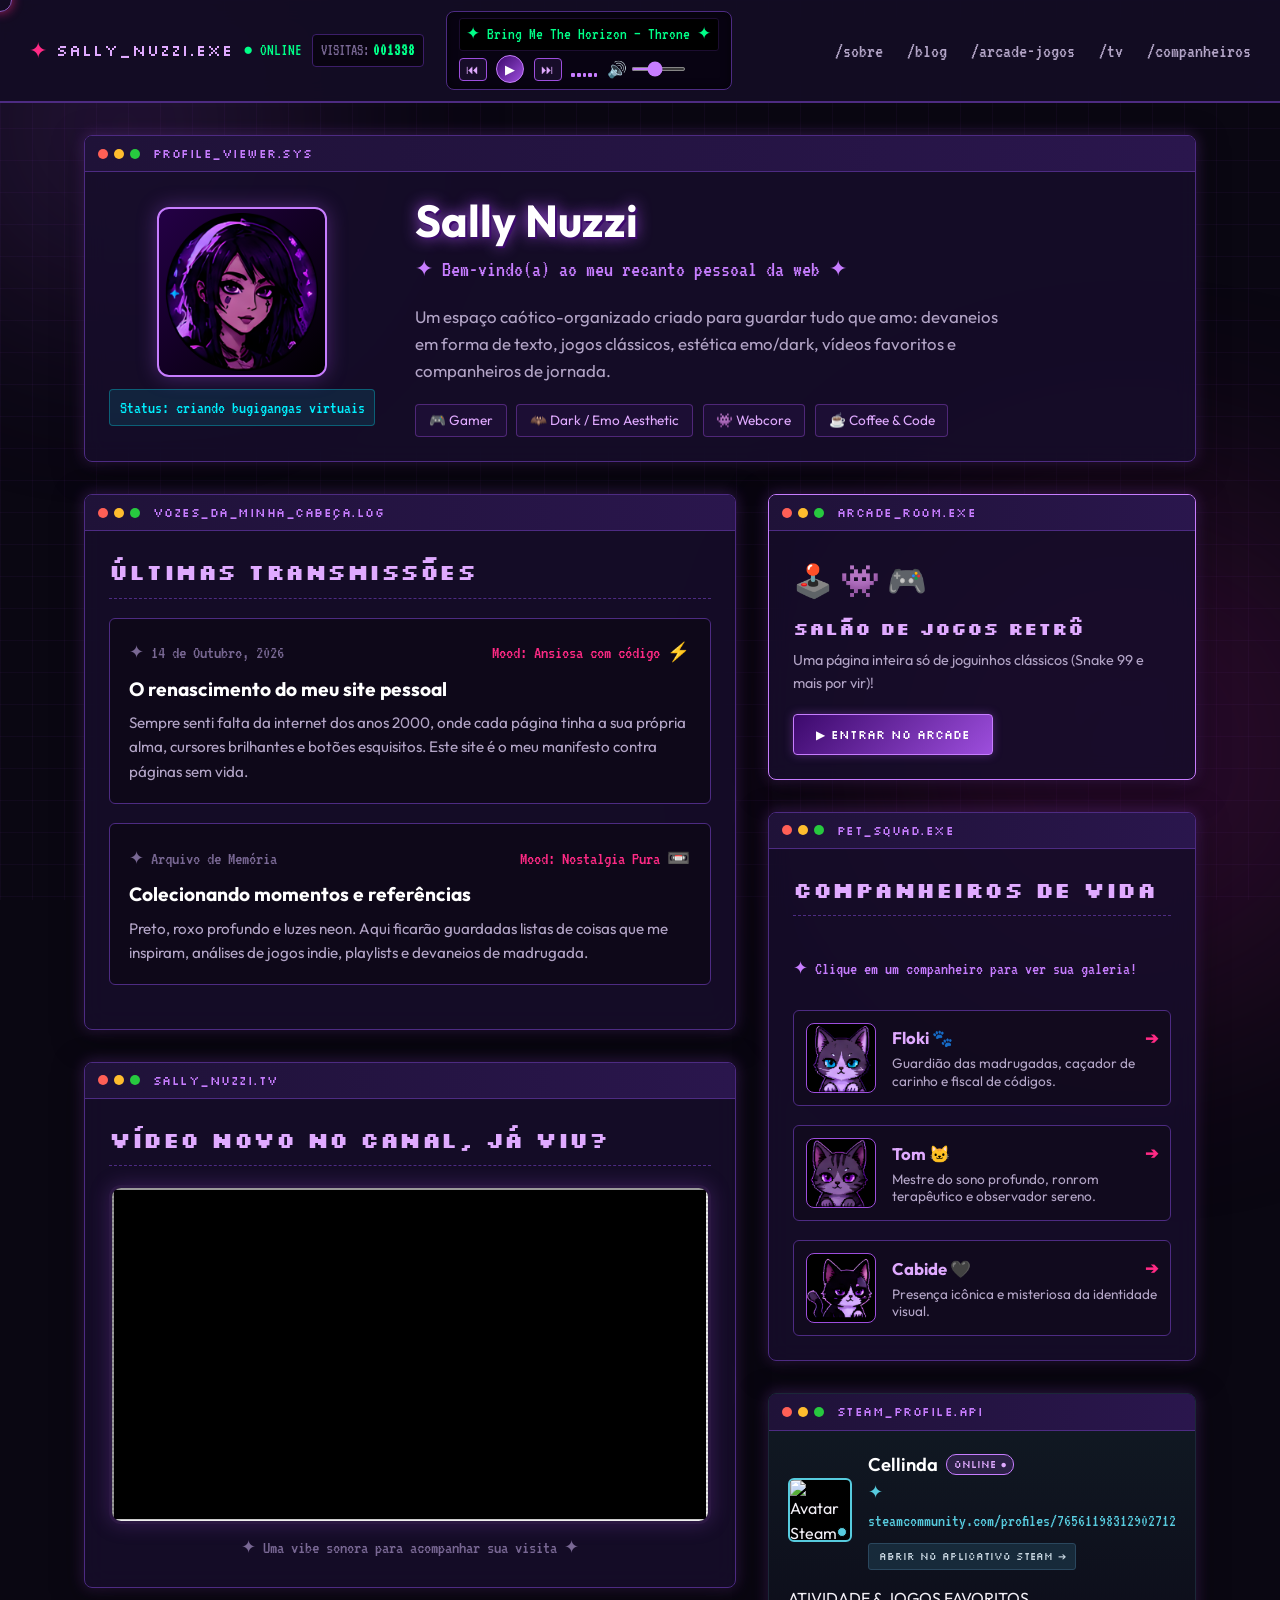
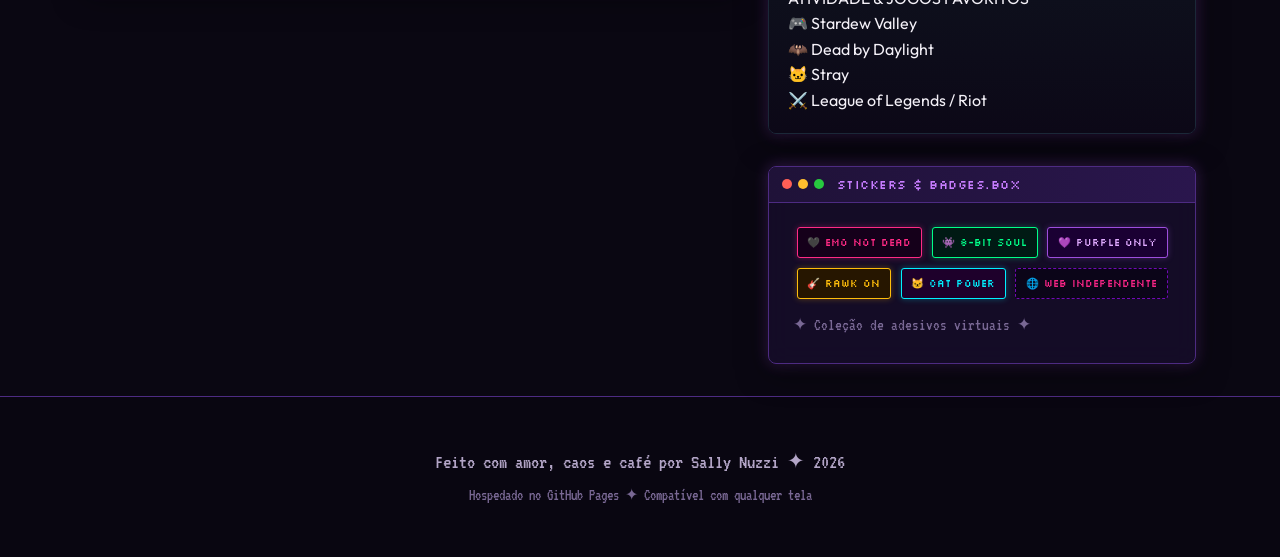
==== commit 4799816f: "feat: jogos flash ruffle, cursor pusheen ajustado, card steam cellinda e correcao youtube" ====
--- a/index.html
+++ b/index.html
@@ -174,9 +174,8 @@
               <div class="crt-scanlines"></div>
               <iframe 
                 class="video-embed" 
-                src="https://www.youtube-nocookie.com/embed/jfKfPfyJRdk?si=lofi" 
-                title="Transmissão de Vídeo / Lofi Beats" 
-                frameborder="0" 
+                src="https://www.youtube.com/embed/ngcDBn1ckwA" 
+                title="Vídeo do Canal Sally Nuzzi" 
                 allow="accelerometer; autoplay; clipboard-write; encrypted-media; gyroscope; picture-in-picture" 
                 allowfullscreen>
               </iframe>
@@ -251,6 +250,48 @@
                 <p>Presença icônica e misteriosa da identidade visual.</p>
               </div>
             </a>
+          </div>
+        </div>
+
+        <!-- Card Perfil Steam Estilizado com Dados Reais da Conta -->
+        <div id="steamCard" class="window-card steam-window">
+          <div class="window-header">
+            <div class="window-dots">
+              <span class="dot close"></span>
+              <span class="dot minimize"></span>
+              <span class="dot maximize"></span>
+            </div>
+            <div class="window-title">steam_profile.api</div>
+          </div>
+          <div class="window-body steam-body">
+            <div class="steam-user-header">
+              <div class="steam-avatar-wrap">
+                <img src="https://avatars.fastly.steamstatic.com/b8a6f62b8b7bd48279016ddb5616f9a555b0cf5d_full.jpg" alt="Avatar Steam de Cellinda" class="steam-avatar">
+                <span class="steam-status-dot online" title="Status: Online"></span>
+              </div>
+              <div class="steam-info">
+                <div class="steam-name-row">
+                  <h3 class="steam-name">Cellinda</h3>
+                  <span class="steam-lvl-badge" title="Status">ONLINE ●</span>
+                </div>
+                <p class="steam-status-text">✦ steamcommunity.com/profiles/76561198312902712</p>
+                <a href="https://steamcommunity.com/profiles/76561198312902712/" target="_blank" rel="noopener noreferrer" class="steam-link-btn">
+                  ABRIR NO APLICATIVO STEAM ➔
+                </a>
+              </div>
+            </div>
+
+            <div class="steam-recent-activity">
+              <div class="activity-header">
+                <span class="act-title">ATIVIDADE & JOGOS FAVORITOS</span>
+              </div>
+              <div class="games-badge-list">
+                <div class="game-tag-item">🎮 Stardew Valley</div>
+                <div class="game-tag-item">🦇 Dead by Daylight</div>
+                <div class="game-tag-item">🐱 Stray</div>
+                <div class="game-tag-item">⚔️ League of Legends / Riot</div>
+              </div>
+            </div>
           </div>
         </div>
 
--- a/style.css
+++ b/style.css
@@ -36,9 +36,12 @@
   box-sizing: border-box;
 }
 
-html {
-  scroll-behavior: smooth;
-  cursor: default;
+html, body {
+  cursor: url('assets/cursors/pusheen-vampire-small.png') 4 4, auto;
+}
+
+a, button, input, select, textarea, .cartridge, .pet-link-card, .audio-toggle-btn, .arcade-btn {
+  cursor: url('assets/cursors/pusheen-vampire-small.png') 4 4, pointer;
 }
 
 body {
@@ -92,30 +95,23 @@
   opacity: 0.25;
 }
 
-/* Cursor Customizado com Efeito */
+/* Efeito de Brilho Sutil atrás do Cursor Pusheen Vampire */
 .custom-cursor {
   position: fixed;
-  width: 32px;
-  height: 32px;
-  border: 2px solid var(--purple-bright);
+  width: 24px;
+  height: 24px;
+  border: 1.5px solid var(--purple-bright);
   border-radius: 50%;
   pointer-events: none;
   transform: translate(-50%, -50%);
-  transition: transform 0.15s ease-out, border-color 0.2s, background-color 0.2s;
+  transition: transform 0.12s ease-out, opacity 0.2s;
   z-index: 9999;
-  box-shadow: 0 0 10px var(--purple-main);
+  box-shadow: 0 0 12px var(--accent-pink);
+  opacity: 0.7;
 }
 
 .custom-cursor-dot {
-  position: fixed;
-  width: 8px;
-  height: 8px;
-  background-color: var(--accent-pink);
-  border-radius: 50%;
-  pointer-events: none;
-  transform: translate(-50%, -50%);
-  z-index: 10000;
-  box-shadow: 0 0 8px var(--accent-pink);
+  display: none;
 }
 
 .cursor-hover {
@@ -804,9 +800,155 @@
   border-radius: 3px;
 }
 
+.cart-badge.flash {
+  color: var(--accent-pink);
+  background: rgba(255, 42, 133, 0.15);
+  border: 1px solid rgba(255, 42, 133, 0.4);
+}
+
 .cart-badge.locked {
   color: var(--text-dim);
   background: rgba(255, 255, 255, 0.05);
+}
+
+.flash-player-container {
+  width: 100%;
+  max-width: 650px;
+  margin: 0 auto;
+  border: 2px solid var(--purple-bright);
+  border-radius: 6px;
+  overflow: hidden;
+  background: #000;
+  box-shadow: 0 0 20px rgba(157, 78, 221, 0.4);
+}
+
+/* ==========================================================================
+   Steam Profile Card Styling
+   ========================================================================== */
+.steam-window {
+  border-color: #1b2838;
+}
+
+.steam-body {
+  background: linear-gradient(180deg, #101822 0%, #0c0817 100%);
+  padding: 1.2rem;
+}
+
+.steam-user-header {
+  display: flex;
+  gap: 1rem;
+  align-items: center;
+  margin-bottom: 1rem;
+}
+
+.steam-avatar-wrap {
+  position: relative;
+  width: 64px;
+  height: 64px;
+  border: 2px solid #57cbde;
+  border-radius: 6px;
+  overflow: hidden;
+  flex-shrink: 0;
+  background: #000;
+}
+
+.steam-avatar {
+  width: 100%;
+  height: 100%;
+  object-fit: cover;
+}
+
+.steam-status-dot.online {
+  position: absolute;
+  bottom: 3px;
+  right: 3px;
+  width: 10px;
+  height: 10px;
+  background: #57cbde;
+  border-radius: 50%;
+  border: 1px solid #000;
+}
+
+.steam-name-row {
+  display: flex;
+  align-items: center;
+  gap: 0.5rem;
+}
+
+.steam-name {
+  color: #fff;
+  font-size: 1.15rem;
+  font-family: var(--font-body);
+  font-weight: 600;
+}
+
+.steam-lvl-badge {
+  font-family: var(--font-pixel);
+  font-size: 0.65rem;
+  border: 1px solid #c77dff;
+  color: #e0aaff;
+  padding: 0.1rem 0.4rem;
+  border-radius: 10px;
+  background: rgba(157, 78, 221, 0.2);
+}
+
+.steam-status-text {
+  font-family: var(--font-retro);
+  font-size: 1.1rem;
+  color: #57cbde;
+  margin-bottom: 0.4rem;
+}
+
+.steam-link-btn {
+  font-family: var(--font-pixel);
+  font-size: 0.65rem;
+  color: #c7d5e0;
+  background: #172a3a;
+  border: 1px solid #2a475e;
+  padding: 0.25rem 0.6rem;
+  border-radius: 3px;
+  text-decoration: none;
+  display: inline-block;
+  transition: all 0.2s;
+}
+
+.steam-link-btn:hover {
+  background: #2a475e;
+  color: #fff;
+}
+
+.steam-stats-grid {
+  display: grid;
+  grid-template-columns: 1fr 1fr;
+  gap: 0.6rem;
+  margin-bottom: 0.8rem;
+}
+
+.steam-stat-item {
+  background: rgba(0, 0, 0, 0.4);
+  border: 1px solid rgba(87, 203, 222, 0.2);
+  padding: 0.5rem;
+  border-radius: 4px;
+  text-align: center;
+}
+
+.stat-num {
+  display: block;
+  font-family: var(--font-pixel);
+  font-size: 0.75rem;
+  color: #57cbde;
+}
+
+.stat-lbl {
+  font-family: var(--font-retro);
+  font-size: 0.95rem;
+  color: var(--text-dim);
+}
+
+.steam-badge-widget img {
+  width: 100%;
+  border-radius: 4px;
+  border: 1px solid #1b2838;
 }
 
 .arcade-hud {
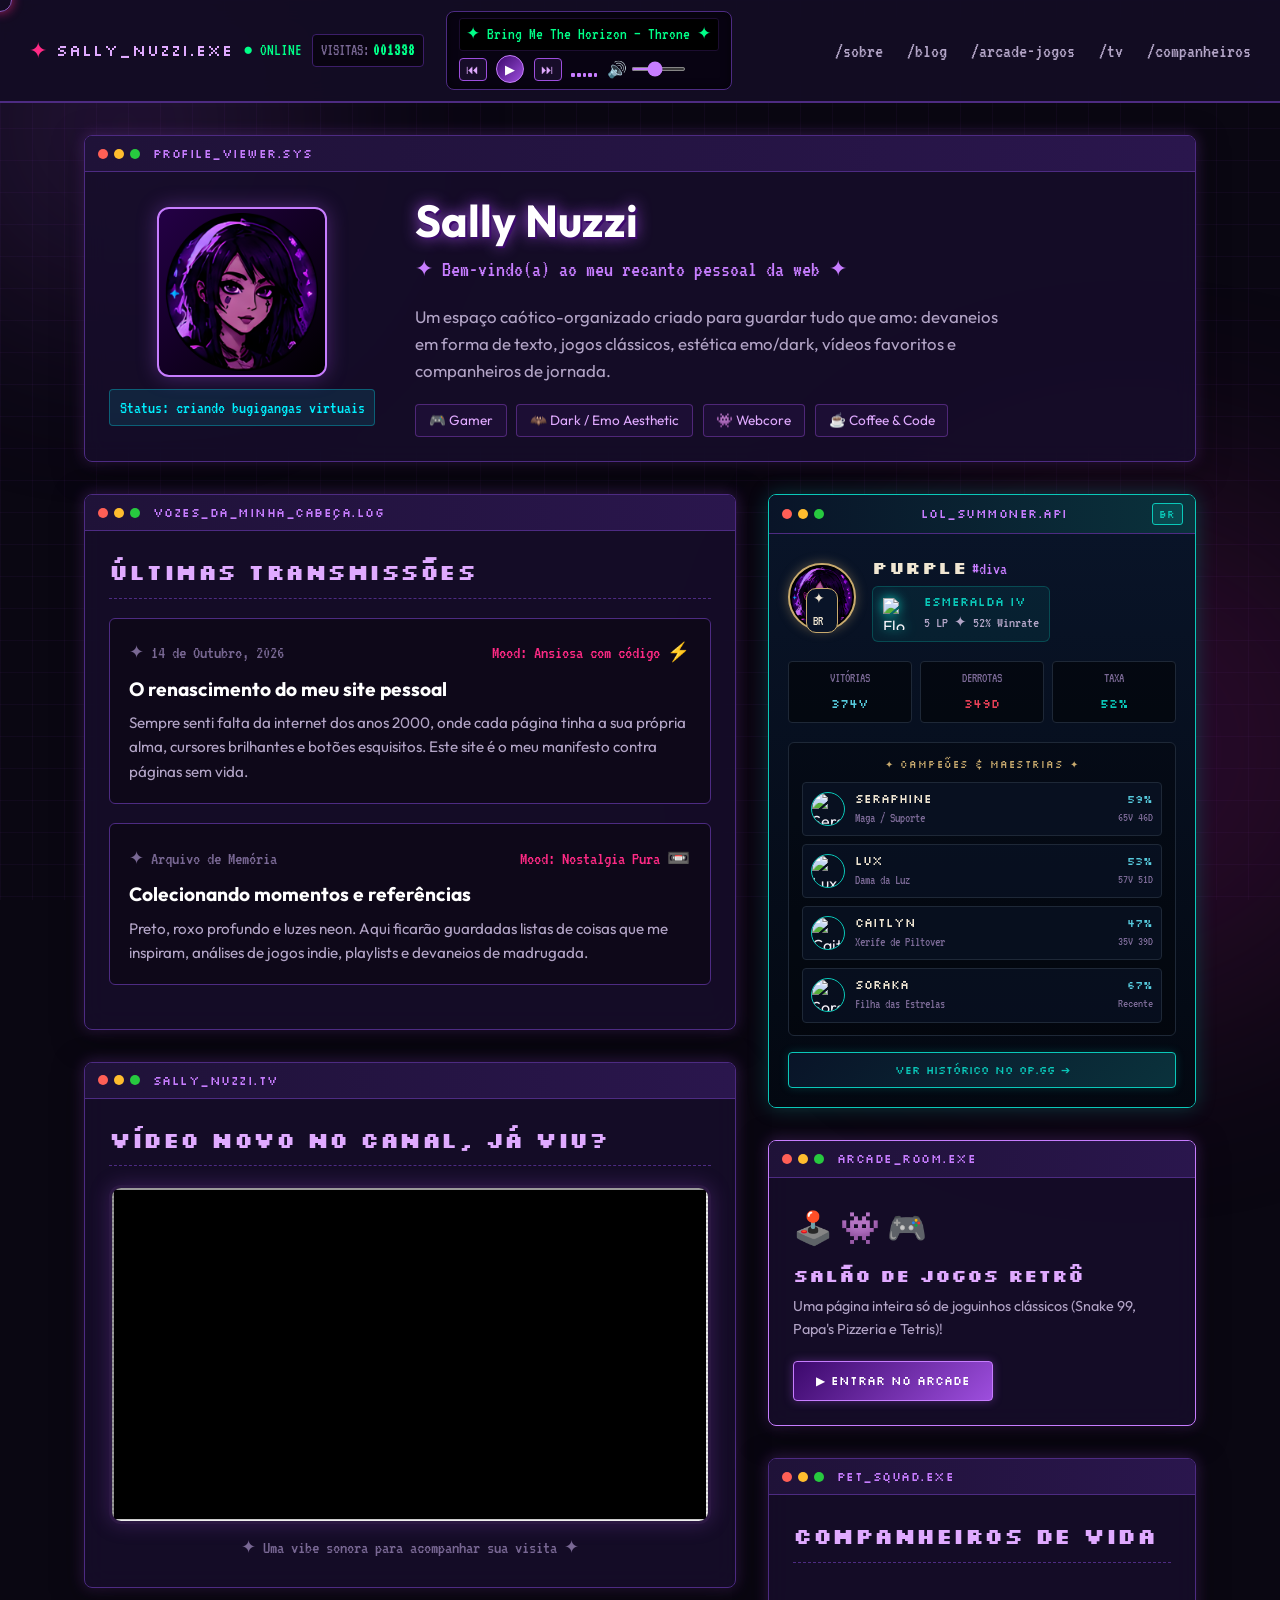
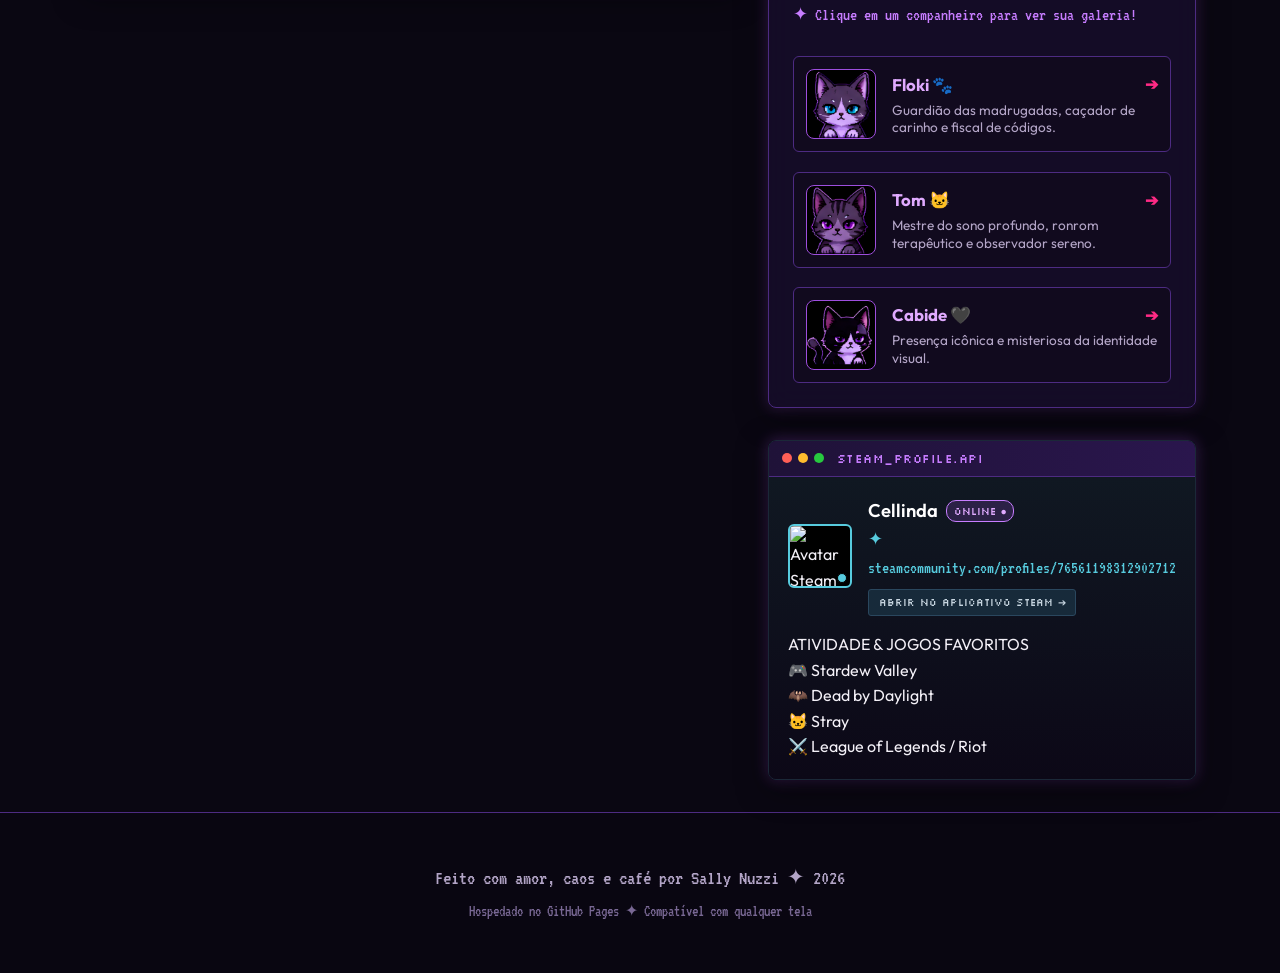
==== commit e42ffbd2: "feat: modulo de lol purple#diva, ordenacao da barra lateral e github action" ====
--- a/index.html
+++ b/index.html
@@ -189,6 +189,123 @@
       <!-- Coluna Direita: Atalho de Jogos, Bichinhos & Bugigangas -->
       <aside class="grid-secondary">
         
+        <!-- Módulo Oficial League of Legends: Purple#diva -->
+        <div id="lolCard" class="window-card lol-window">
+          <div class="window-header lol-header">
+            <div class="window-dots">
+              <span class="dot close"></span>
+              <span class="dot minimize"></span>
+              <span class="dot maximize"></span>
+            </div>
+            <div class="window-title">lol_summoner.api</div>
+            <span class="lol-region-tag">BR</span>
+          </div>
+          <div class="window-body lol-body">
+            
+            <!-- Invocadora & Elo -->
+            <div class="lol-profile-top">
+              <div class="lol-avatar-container">
+                <img src="https://opgg-static.akamaized.net/meta/images/profile_icons/profileIcon7175.jpg" alt="Ícone de Invocador" class="lol-summoner-icon" onerror="this.src='assets/images/Avatar.png'">
+                <span class="lol-level-pill">✦ BR</span>
+              </div>
+              <div class="lol-profile-info">
+                <div class="lol-name-row">
+                  <h3 class="lol-name">Purple</h3>
+                  <span class="lol-tag">#diva</span>
+                </div>
+                <div class="lol-tier-badge">
+                  <img src="https://opgg-static.akamaized.net/images/medals_new/emerald.png" alt="Elo Esmeralda" class="tier-crest-img">
+                  <div class="tier-text-wrap">
+                    <span class="tier-name">Esmeralda IV</span>
+                    <span class="tier-lp">5 LP ✦ 52% Winrate</span>
+                  </div>
+                </div>
+              </div>
+            </div>
+
+            <!-- Resumo das Ranqueadas -->
+            <div class="lol-stats-row">
+              <div class="lol-stat-box">
+                <span class="lol-stat-label">VITÓRIAS</span>
+                <span class="lol-stat-val win">374V</span>
+              </div>
+              <div class="lol-stat-box">
+                <span class="lol-stat-label">DERROTAS</span>
+                <span class="lol-stat-val loss">349D</span>
+              </div>
+              <div class="lol-stat-box">
+                <span class="lol-stat-label">TAXA</span>
+                <span class="lol-stat-val winrate">52%</span>
+              </div>
+            </div>
+
+            <!-- Campeões com Maior Maestria / Destaques -->
+            <div class="lol-masteries-section">
+              <div class="mastery-section-title">
+                <span>✦ CAMPEÕES & MAESTRIAS ✦</span>
+              </div>
+              <div class="mastery-champs-list">
+                
+                <div class="mastery-champ-card">
+                  <img src="https://ddragon.leagueoflegends.com/cdn/14.20.1/img/champion/Seraphine.png" alt="Seraphine" class="champ-face">
+                  <div class="champ-meta">
+                    <span class="champ-name">Seraphine</span>
+                    <span class="champ-role">Maga / Suporte</span>
+                  </div>
+                  <div class="champ-rate">
+                    <span class="win-pct">59%</span>
+                    <span class="win-count">65V 46D</span>
+                  </div>
+                </div>
+
+                <div class="mastery-champ-card">
+                  <img src="https://ddragon.leagueoflegends.com/cdn/14.20.1/img/champion/Lux.png" alt="Lux" class="champ-face">
+                  <div class="champ-meta">
+                    <span class="champ-name">Lux</span>
+                    <span class="champ-role">Dama da Luz</span>
+                  </div>
+                  <div class="champ-rate">
+                    <span class="win-pct">53%</span>
+                    <span class="win-count">57V 51D</span>
+                  </div>
+                </div>
+
+                <div class="mastery-champ-card">
+                  <img src="https://ddragon.leagueoflegends.com/cdn/14.20.1/img/champion/Caitlyn.png" alt="Caitlyn" class="champ-face">
+                  <div class="champ-meta">
+                    <span class="champ-name">Caitlyn</span>
+                    <span class="champ-role">Xerife de Piltover</span>
+                  </div>
+                  <div class="champ-rate">
+                    <span class="win-pct">47%</span>
+                    <span class="win-count">35V 39D</span>
+                  </div>
+                </div>
+
+                <div class="mastery-champ-card">
+                  <img src="https://ddragon.leagueoflegends.com/cdn/14.20.1/img/champion/Soraka.png" alt="Soraka" class="champ-face">
+                  <div class="champ-meta">
+                    <span class="champ-name">Soraka</span>
+                    <span class="champ-role">Filha das Estrelas</span>
+                  </div>
+                  <div class="champ-rate">
+                    <span class="win-pct">67%</span>
+                    <span class="win-count">Recente</span>
+                  </div>
+                </div>
+
+              </div>
+            </div>
+
+            <div class="lol-footer-btn">
+              <a href="https://op.gg/pt/lol/summoners/br/Purple-diva" target="_blank" rel="noopener noreferrer" class="opgg-direct-btn">
+                VER HISTÓRICO NO OP.GG ➔
+              </a>
+            </div>
+
+          </div>
+        </div>
+
         <!-- Cartão Atalho para a Nova Sala de Jogos -->
         <div class="window-card arcade-preview-card">
           <div class="window-header">
@@ -202,7 +319,7 @@
           <div class="window-body text-center">
             <div class="arcade-icon-art">🕹️ 👾 🎮</div>
             <h3 class="arcade-card-title">Salão de Jogos Retrô</h3>
-            <p class="arcade-card-desc">Uma página inteira só de joguinhos clássicos (Snake 99 e mais por vir)!</p>
+            <p class="arcade-card-desc">Uma página inteira só de joguinhos clássicos (Snake 99, Papa's Pizzeria e Tetris)!</p>
             <a href="jogos.html" class="enter-arcade-link">▶ ENTRAR NO ARCADE</a>
           </div>
         </div>
@@ -295,29 +412,6 @@
           </div>
         </div>
 
-        <!-- Sticker Bomb Box Customizável -->
-        <div class="window-card widget-box">
-          <div class="window-header">
-            <div class="window-dots">
-              <span class="dot close"></span>
-              <span class="dot minimize"></span>
-              <span class="dot maximize"></span>
-            </div>
-            <div class="window-title">stickers & badges.box</div>
-          </div>
-          <div class="window-body text-center">
-            <div class="sticker-shelf" id="stickerShelf">
-              <div class="pixel-badge badge-emo">🖤 EMO NOT DEAD</div>
-              <div class="pixel-badge badge-pixel">👾 8-BIT SOUL</div>
-              <div class="pixel-badge badge-purple">💜 PURPLE ONLY</div>
-              <div class="pixel-badge badge-music">🎸 RAWK ON</div>
-              <div class="pixel-badge badge-cat">🐱 CAT POWER</div>
-              <div class="pixel-badge badge-web">🌐 WEB INDEPENDENTE</div>
-            </div>
-            <p class="sticker-footer-note">✦ Coleção de adesivos virtuais ✦</p>
-          </div>
-        </div>
-
       </aside>
     </div>
   </main>
--- a/style.css
+++ b/style.css
@@ -951,6 +951,266 @@
   border: 1px solid #1b2838;
 }
 
+/* ==========================================================================
+   League of Legends Summoner Card (Purple#diva)
+   ========================================================================== */
+.lol-window {
+  border-color: #0ac8b9;
+  box-shadow: 0 0 20px rgba(10, 200, 185, 0.25);
+}
+
+.lol-header {
+  background: linear-gradient(90deg, #091428, #0a323c);
+  justify-content: space-between;
+}
+
+.lol-region-tag {
+  font-family: var(--font-pixel);
+  font-size: 0.65rem;
+  color: #0ac8b9;
+  background: rgba(10, 200, 185, 0.15);
+  border: 1px solid #0ac8b9;
+  padding: 0.1rem 0.4rem;
+  border-radius: 3px;
+}
+
+.lol-body {
+  background: linear-gradient(180deg, #091428 0%, #030811 100%);
+  padding: 1.2rem;
+}
+
+.lol-profile-top {
+  display: flex;
+  gap: 1rem;
+  align-items: center;
+  margin-bottom: 1.2rem;
+}
+
+.lol-avatar-container {
+  position: relative;
+  width: 68px;
+  height: 68px;
+  border-radius: 50%;
+  border: 2px solid #c8aa6e; /* Borda dourada hextech */
+  box-shadow: 0 0 12px rgba(200, 170, 110, 0.4);
+  flex-shrink: 0;
+  background: #000;
+}
+
+.lol-summoner-icon {
+  width: 100%;
+  height: 100%;
+  border-radius: 50%;
+  object-fit: cover;
+}
+
+.lol-level-pill {
+  position: absolute;
+  bottom: -4px;
+  left: 50%;
+  transform: translateX(-50%);
+  background: #091428;
+  border: 1px solid #c8aa6e;
+  color: #f0e6d2;
+  font-family: var(--font-retro);
+  font-size: 0.85rem;
+  padding: 0 0.35rem;
+  border-radius: 10px;
+}
+
+.lol-name-row {
+  display: flex;
+  align-items: baseline;
+  gap: 0.3rem;
+  margin-bottom: 0.2rem;
+}
+
+.lol-name {
+  font-family: var(--font-pixel);
+  font-size: 1.15rem;
+  color: #f0e6d2;
+  letter-spacing: 0.5px;
+}
+
+.lol-tag {
+  font-family: var(--font-retro);
+  font-size: 1.1rem;
+  color: #c77dff;
+}
+
+.lol-tier-badge {
+  display: flex;
+  align-items: center;
+  gap: 0.6rem;
+  background: rgba(10, 200, 185, 0.08);
+  border: 1px solid rgba(10, 200, 185, 0.25);
+  padding: 0.3rem 0.6rem;
+  border-radius: 6px;
+}
+
+.tier-crest-img {
+  width: 32px;
+  height: 32px;
+  object-fit: contain;
+  filter: drop-shadow(0 0 6px #0ac8b9);
+}
+
+.tier-text-wrap {
+  display: flex;
+  flex-direction: column;
+}
+
+.tier-name {
+  font-family: var(--font-pixel);
+  font-size: 0.75rem;
+  color: #0ac8b9;
+}
+
+.tier-lp {
+  font-family: var(--font-retro);
+  font-size: 0.95rem;
+  color: var(--text-muted);
+}
+
+.lol-stats-row {
+  display: grid;
+  grid-template-columns: 1fr 1fr 1fr;
+  gap: 0.5rem;
+  margin-bottom: 1.2rem;
+}
+
+.lol-stat-box {
+  background: rgba(0, 0, 0, 0.5);
+  border: 1px solid #1e2837;
+  padding: 0.4rem;
+  border-radius: 4px;
+  text-align: center;
+}
+
+.lol-stat-label {
+  display: block;
+  font-family: var(--font-retro);
+  font-size: 0.85rem;
+  color: var(--text-dim);
+}
+
+.lol-stat-val {
+  font-family: var(--font-pixel);
+  font-size: 0.75rem;
+}
+
+.lol-stat-val.win { color: #57cbde; }
+.lol-stat-val.loss { color: #e84057; }
+.lol-stat-val.winrate { color: #0ac8b9; }
+
+.lol-masteries-section {
+  background: rgba(0, 0, 0, 0.3);
+  border: 1px solid #1e2837;
+  border-radius: 6px;
+  padding: 0.8rem;
+  margin-bottom: 1rem;
+}
+
+.mastery-section-title {
+  text-align: center;
+  font-family: var(--font-pixel);
+  font-size: 0.65rem;
+  color: #c8aa6e;
+  margin-bottom: 0.6rem;
+  letter-spacing: 1px;
+}
+
+.mastery-champs-list {
+  display: flex;
+  flex-direction: column;
+  gap: 0.5rem;
+}
+
+.mastery-champ-card {
+  display: flex;
+  align-items: center;
+  gap: 0.6rem;
+  background: rgba(10, 20, 40, 0.6);
+  border: 1px solid #1e2837;
+  padding: 0.35rem 0.5rem;
+  border-radius: 4px;
+  transition: transform 0.15s, border-color 0.15s;
+}
+
+.mastery-champ-card:hover {
+  transform: translateX(3px);
+  border-color: #c8aa6e;
+}
+
+.champ-face {
+  width: 34px;
+  height: 34px;
+  border-radius: 50%;
+  border: 1.5px solid #0ac8b9;
+  object-fit: cover;
+  flex-shrink: 0;
+}
+
+.champ-meta {
+  flex: 1;
+  display: flex;
+  flex-direction: column;
+}
+
+.champ-name {
+  font-family: var(--font-pixel);
+  font-size: 0.75rem;
+  color: #f0e6d2;
+}
+
+.champ-role {
+  font-family: var(--font-retro);
+  font-size: 0.85rem;
+  color: var(--text-dim);
+}
+
+.champ-rate {
+  text-align: right;
+  display: flex;
+  flex-direction: column;
+}
+
+.win-pct {
+  font-family: var(--font-pixel);
+  font-size: 0.7rem;
+  color: #57cbde;
+}
+
+.win-count {
+  font-family: var(--font-retro);
+  font-size: 0.8rem;
+  color: var(--text-dim);
+}
+
+.lol-footer-btn {
+  text-align: center;
+}
+
+.opgg-direct-btn {
+  display: block;
+  background: linear-gradient(135deg, #091428, #0a323c);
+  color: #0ac8b9;
+  border: 1px solid #0ac8b9;
+  font-family: var(--font-pixel);
+  font-size: 0.7rem;
+  padding: 0.5rem 0.8rem;
+  border-radius: 4px;
+  text-decoration: none;
+  box-shadow: 0 0 10px rgba(10, 200, 185, 0.2);
+  transition: all 0.2s;
+}
+
+.opgg-direct-btn:hover {
+  background: #0ac8b9;
+  color: #091428;
+  box-shadow: 0 0 15px #0ac8b9;
+}
+
 .arcade-hud {
   display: flex;
   justify-content: space-around;
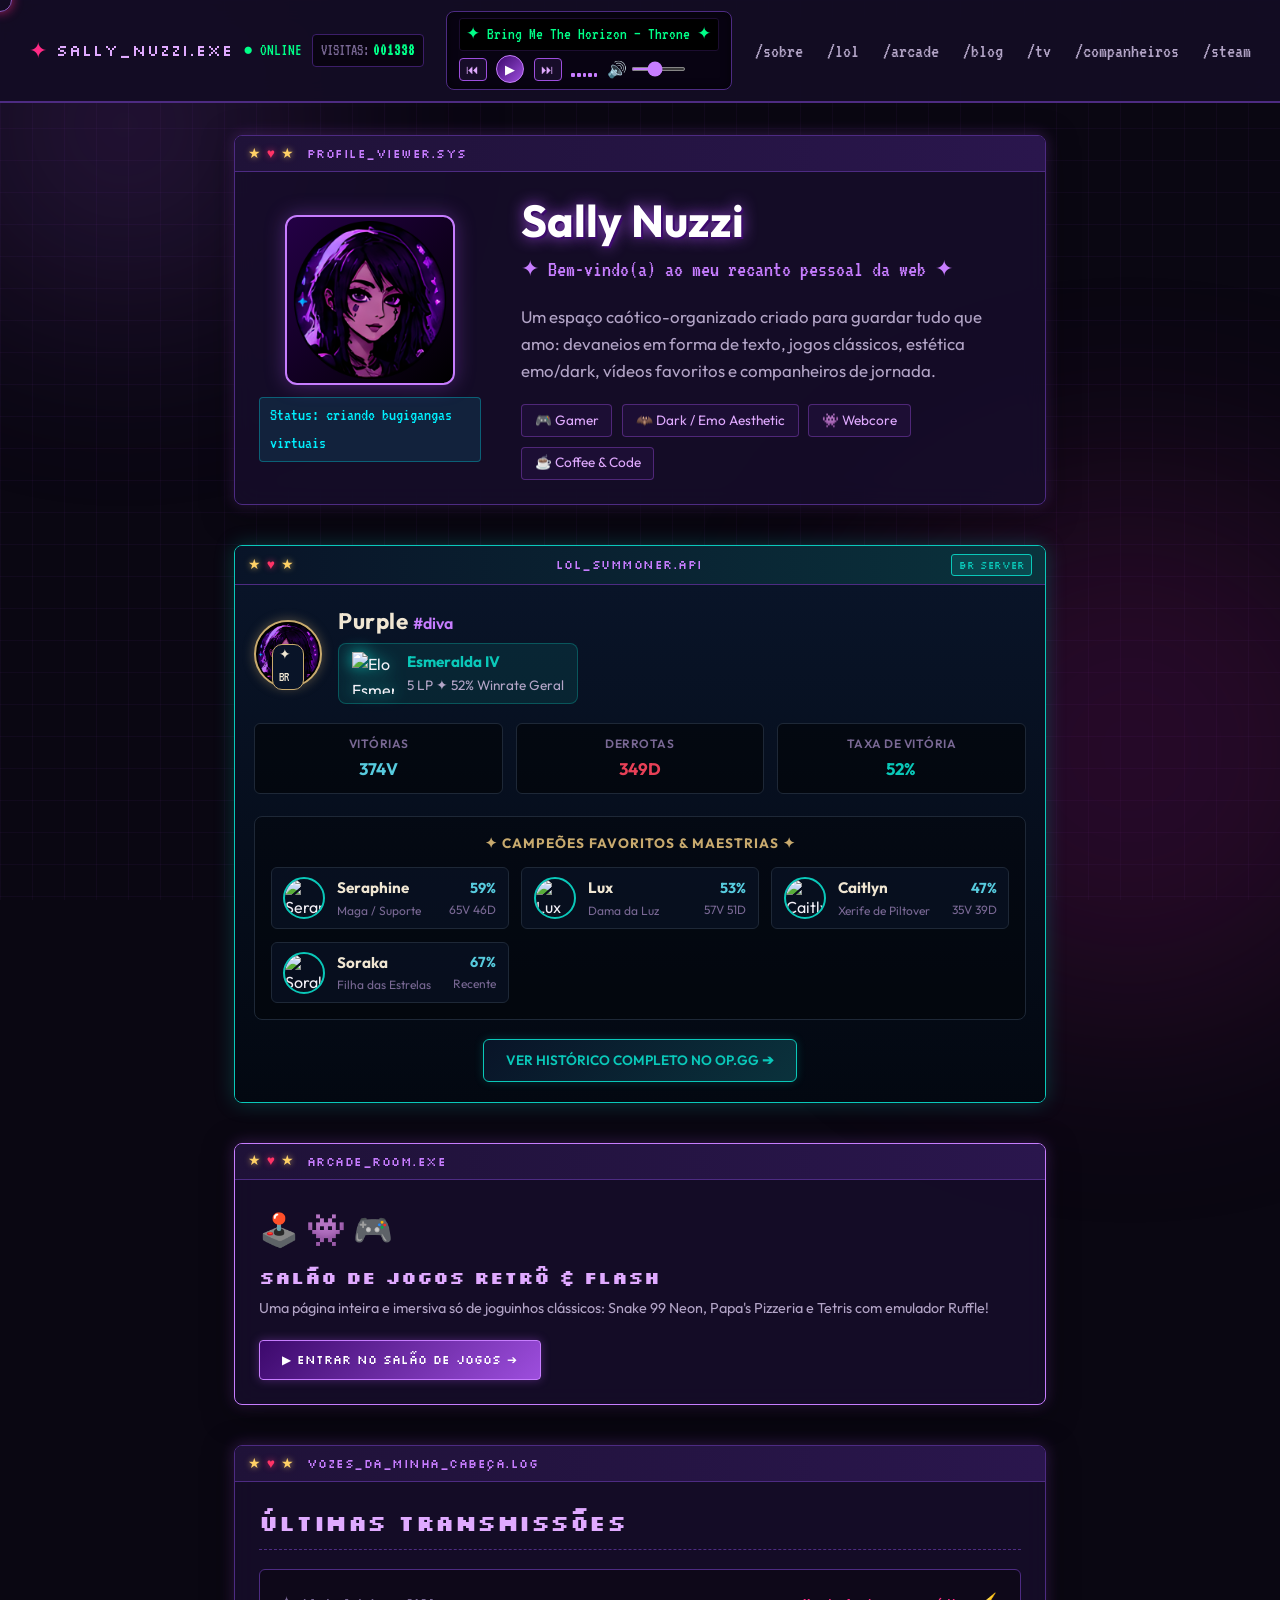
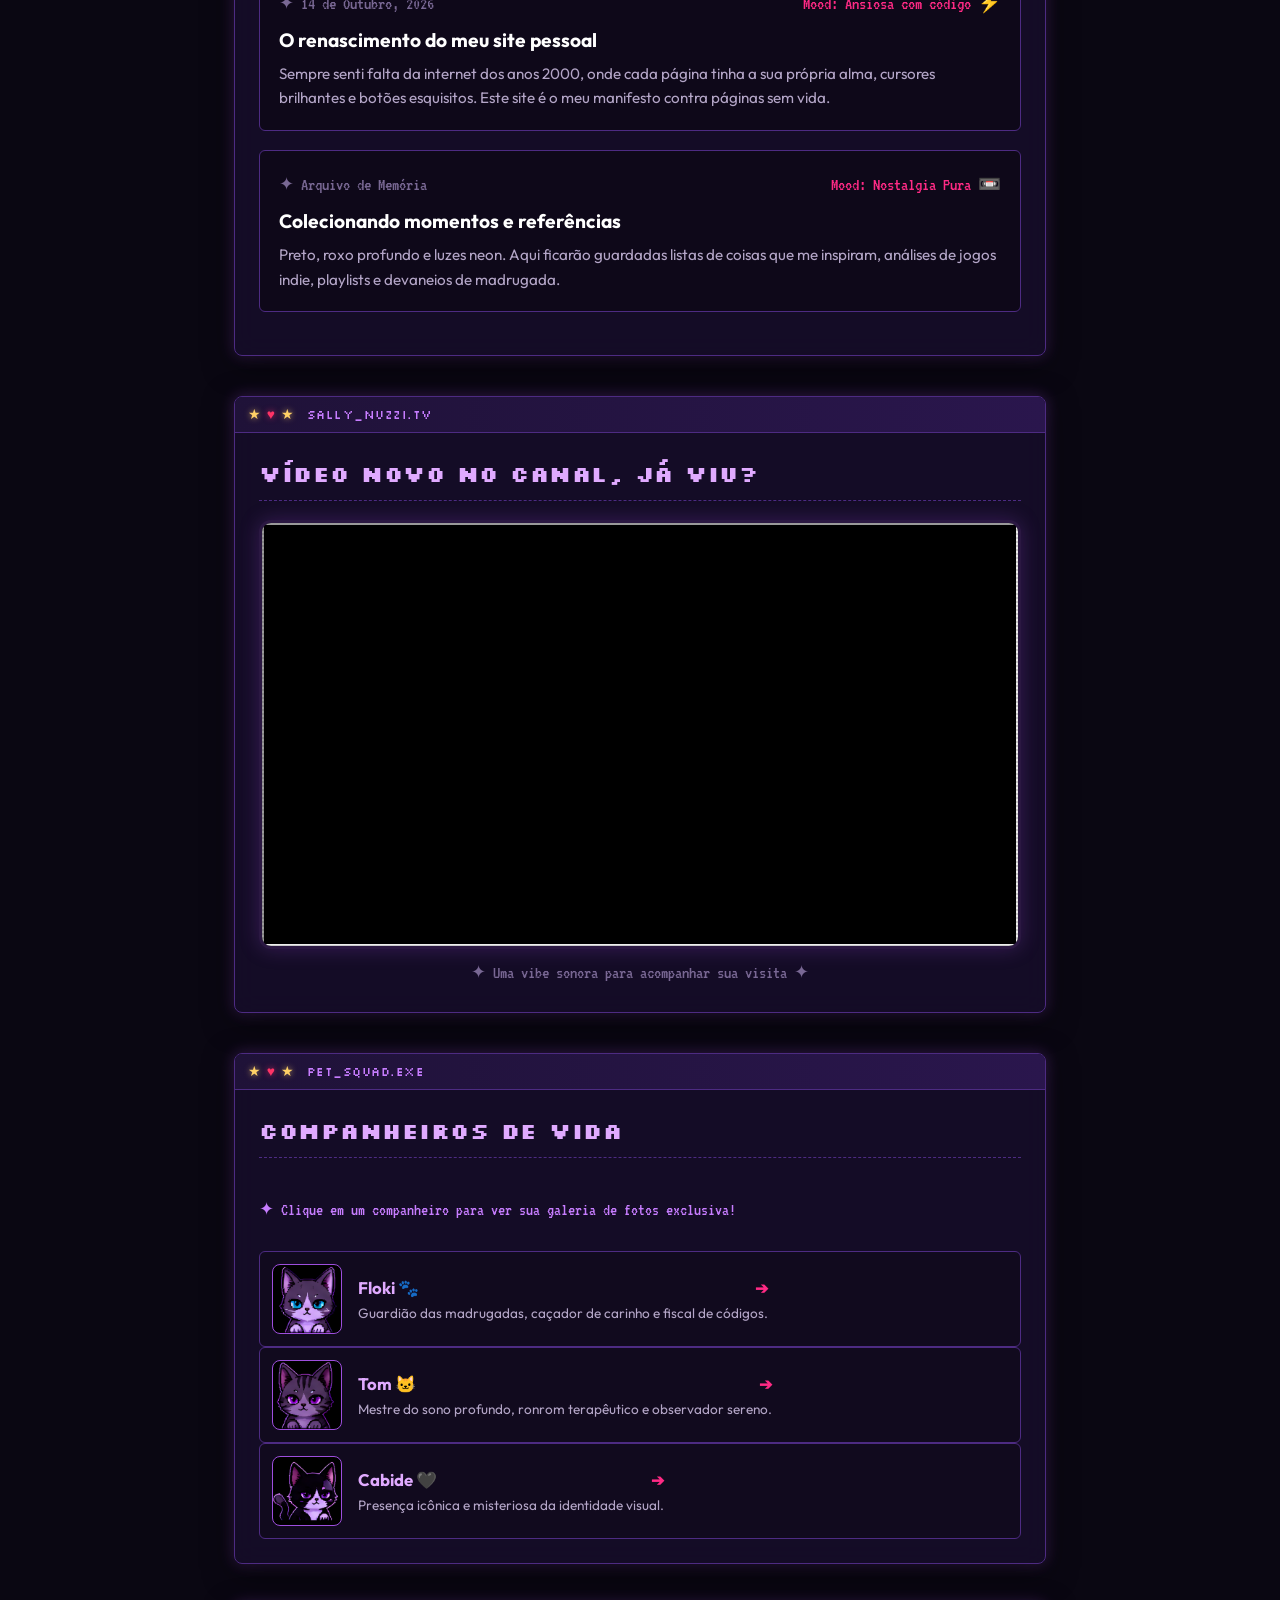
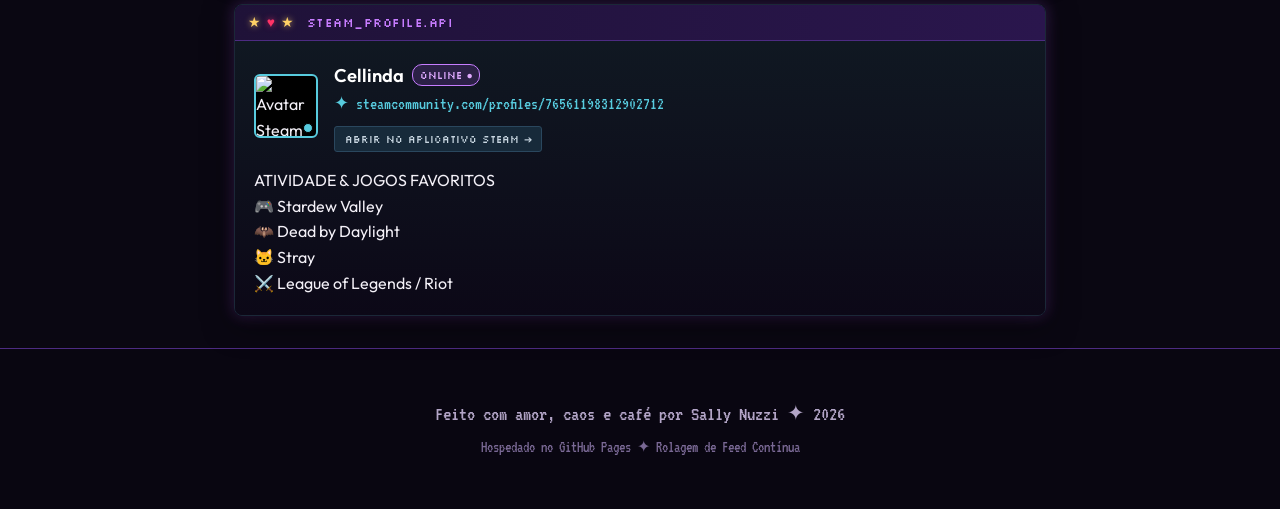
==== commit 2a5aaa54: "feat: layout em feed linear infinito, icones estrela coracao estrela e tipografia limpa no lol" ====
--- a/index.html
+++ b/index.html
@@ -6,46 +6,46 @@
   <title>Sally Nuzzi ✦ Web Haven</title>
   <meta name="description" content="Portfólio pessoal, blog de memórias, jogos clássicos e bugigangas legais por Sally Nuzzi.">
   
-  <!-- Google Fonts -->
+  <!-- Google Fonts: Outfit (moderno, elegante e legível) + Fontes Retrô -->
   <link rel="preconnect" href="https://fonts.googleapis.com">
   <link rel="preconnect" href="https://fonts.gstatic.com" crossorigin>
-  <link href="https://fonts.googleapis.com/css2?family=Outfit:wght@300;400;600;700&family=VT323&family=Silkscreen:wght@400;700&display=swap" rel="stylesheet">
+  <link href="https://fonts.googleapis.com/css2?family=Outfit:wght@300;400;500;600;700;800&family=VT323&family=Silkscreen:wght@400;700&display=swap" rel="stylesheet">
   
   <link rel="stylesheet" href="style.css">
 </head>
 <body>
+  <!-- Cursor Personalizado Pusheen Vampire -->
   <div class="custom-cursor" id="customCursor" aria-hidden="true"></div>
   <div class="custom-cursor-dot" id="cursorDot" aria-hidden="true"></div>
 
+  <!-- Background Animated Grid / Ambient Glow -->
   <div class="bg-grid-overlay" aria-hidden="true"></div>
   <div class="glow-orb glow-top-left" aria-hidden="true"></div>
   <div class="glow-orb glow-bottom-right" aria-hidden="true"></div>
 
-  <!-- Audio Element -->
+  <!-- Elemento de Áudio Oculto -->
   <audio id="ambientAudio" loop preload="none"></audio>
 
-  <!-- Header Global com Player Completo e Contador de Visitantes -->
+  <!-- Header Global com Player Completo, Contador e Navegação de Âncoras -->
   <header class="site-header">
     <div class="header-left">
       <div class="logo-area">
         <span class="pixel-star">✦</span>
-        <a href="index.html" class="site-title-link">
+        <a href="#about" class="site-title-link">
           <span class="site-title">SALLY_NUZZI.exe</span>
         </a>
         <span class="status-badge" title="Status Online">● ONLINE</span>
-        <!-- Contador de Visitantes no Cabeçalho -->
         <div class="header-counter-pill" title="Total de visitas registradas">
           <span class="counter-label">VISITAS:</span>
           <span class="counter-num" id="headerVisitCount">001337</span>
         </div>
       </div>
 
-      <!-- Player de Áudio Expandido (Prev, Play, Next, Marquee Track Name, Mute/Unmute) -->
+      <!-- Player de Áudio Expandido -->
       <div class="header-audio-player" id="headerPlayer">
-        <!-- Letreiro da Música em Ciclo Contínuo -->
         <div class="track-marquee-wrapper" title="Música em reprodução">
           <div class="track-marquee-text" id="trackMarqueeText">
-            <span>✦ Sintetizador Lofi Cósmico — Sally Nuzzi Sound ✦</span>
+            <span>✦ Bring Me The Horizon — Throne ✦</span>
           </div>
         </div>
 
@@ -60,7 +60,6 @@
             <div class="v-bar"></div><div class="v-bar"></div><div class="v-bar"></div><div class="v-bar"></div><div class="v-bar"></div>
           </div>
 
-          <!-- Volume com Mute Toggle no Ícone -->
           <div class="header-volume-wrap">
             <button id="muteToggleBtn" class="mute-btn" title="Mutar / Desmutar (clique aqui)" aria-label="Mutar ou Desmutar Som">🔊</button>
             <input type="range" id="globalVolumeSlider" min="0" max="100" value="40" aria-label="Volume">
@@ -69,24 +68,28 @@
       </div>
     </div>
 
+    <!-- Navegação por Âncoras Suaves no Feed -->
     <nav class="nav-links" aria-label="Navegação principal">
-      <a href="index.html#about" class="nav-item">/sobre</a>
-      <a href="index.html#blog" class="nav-item">/blog</a>
-      <a href="jogos.html" class="nav-item">/arcade-jogos</a>
-      <a href="index.html#media" class="nav-item">/tv</a>
-      <a href="index.html#pets" class="nav-item">/companheiros</a>
+      <a href="#about" class="nav-item">/sobre</a>
+      <a href="#lol" class="nav-item">/lol</a>
+      <a href="#arcade" class="nav-item">/arcade</a>
+      <a href="#blog" class="nav-item">/blog</a>
+      <a href="#media" class="nav-item">/tv</a>
+      <a href="#pets" class="nav-item">/companheiros</a>
+      <a href="#steam" class="nav-item">/steam</a>
     </nav>
   </header>
 
-  <!-- Main Content Layout -->
-  <main class="main-wrapper">
-    <!-- Hero Profile Section -->
+  <!-- Feed Linear: Tópico por Tópico (Rolagem Infinita Estilo Feed) -->
+  <main class="main-wrapper feed-container">
+
+    <!-- 1. Tópico: Sobre / Profile -->
     <section id="about" class="window-card hero-section">
       <div class="window-header">
-        <div class="window-dots">
-          <span class="dot close"></span>
-          <span class="dot minimize"></span>
-          <span class="dot maximize"></span>
+        <div class="window-dots" aria-hidden="true">
+          <span class="win-icon star">★</span>
+          <span class="win-icon heart">♥</span>
+          <span class="win-icon star">★</span>
         </div>
         <div class="window-title">profile_viewer.sys</div>
       </div>
@@ -114,311 +117,299 @@
       </div>
     </section>
 
-    <!-- Layout Grid com 2 Colunas -->
-    <div class="content-grid">
-      <!-- Coluna Principal: Blog e TV -->
-      <div class="grid-primary">
+    <!-- 2. Tópico: League of Legends (Purple#diva) -->
+    <section id="lol" class="window-card lol-window">
+      <div class="window-header lol-header">
+        <div class="window-dots" aria-hidden="true">
+          <span class="win-icon star">★</span>
+          <span class="win-icon heart">♥</span>
+          <span class="win-icon star">★</span>
+        </div>
+        <div class="window-title">lol_summoner.api</div>
+        <span class="lol-region-tag">BR SERVER</span>
+      </div>
+      <div class="window-body lol-body">
         
-        <!-- Seção Mini Blog: Vozes da Minha Cabeça -->
-        <section id="blog" class="window-card">
-          <div class="window-header">
-            <div class="window-dots">
-              <span class="dot close"></span>
-              <span class="dot minimize"></span>
-              <span class="dot maximize"></span>
-            </div>
-            <div class="window-title">vozes_da_minha_cabeça.log</div>
-          </div>
-          <div class="window-body">
-            <h2 class="section-title">Últimas Transmissões</h2>
+        <div class="lol-profile-top">
+          <div class="lol-avatar-container">
+            <img src="https://opgg-static.akamaized.net/meta/images/profile_icons/profileIcon7175.jpg" alt="Ícone de Invocador" class="lol-summoner-icon" onerror="this.src='assets/images/Avatar.png'">
+            <span class="lol-level-pill">✦ BR</span>
+          </div>
+          <div class="lol-profile-info">
+            <div class="lol-name-row">
+              <h3 class="lol-name">Purple</h3>
+              <span class="lol-tag">#diva</span>
+            </div>
+            <div class="lol-tier-badge">
+              <img src="https://opgg-static.akamaized.net/images/medals_new/emerald.png" alt="Elo Esmeralda" class="tier-crest-img">
+              <div class="tier-text-wrap">
+                <span class="tier-name">Esmeralda IV</span>
+                <span class="tier-lp">5 LP ✦ 52% Winrate Geral</span>
+              </div>
+            </div>
+          </div>
+        </div>
+
+        <div class="lol-stats-row">
+          <div class="lol-stat-box">
+            <span class="lol-stat-label">VITÓRIAS</span>
+            <span class="lol-stat-val win">374V</span>
+          </div>
+          <div class="lol-stat-box">
+            <span class="lol-stat-label">DERROTAS</span>
+            <span class="lol-stat-val loss">349D</span>
+          </div>
+          <div class="lol-stat-box">
+            <span class="lol-stat-label">TAXA DE VITÓRIA</span>
+            <span class="lol-stat-val winrate">52%</span>
+          </div>
+        </div>
+
+        <div class="lol-masteries-section">
+          <div class="mastery-section-title">
+            <span>✦ CAMPEÕES FAVORITOS & MAESTRIAS ✦</span>
+          </div>
+          <div class="mastery-champs-list">
             
-            <article class="post-card">
-              <div class="post-meta">
-                <span class="post-date">✦ 14 de Outubro, 2026</span>
-                <span class="post-mood">Mood: Ansiosa com código ⚡</span>
-              </div>
-              <h3 class="post-title">O renascimento do meu site pessoal</h3>
-              <p class="post-excerpt">
-                Sempre senti falta da internet dos anos 2000, onde cada página tinha a sua própria alma,
-                cursores brilhantes e botões esquisitos. Este site é o meu manifesto contra páginas sem vida.
-              </p>
-            </article>
-
-            <article class="post-card">
-              <div class="post-meta">
-                <span class="post-date">✦ Arquivo de Memória</span>
-                <span class="post-mood">Mood: Nostalgia Pura 📼</span>
-              </div>
-              <h3 class="post-title">Colecionando momentos e referências</h3>
-              <p class="post-excerpt">
-                Preto, roxo profundo e luzes neon. Aqui ficarão guardadas listas de coisas que me inspiram,
-                análises de jogos indie, playlists e devaneios de madrugada.
-              </p>
-            </article>
-          </div>
-        </section>
-
-        <!-- Seção de Vídeos / CRT Player -->
-        <section id="media" class="window-card">
-          <div class="window-header">
-            <div class="window-dots">
-              <span class="dot close"></span>
-              <span class="dot minimize"></span>
-              <span class="dot maximize"></span>
-            </div>
-            <div class="window-title">sally_nuzzi.tv</div>
-          </div>
-          <div class="window-body">
-            <h2 class="section-title">Vídeo novo no canal, já viu?</h2>
-            <div class="crt-frame">
-              <div class="crt-scanlines"></div>
-              <iframe 
-                class="video-embed" 
-                src="https://www.youtube.com/embed/ngcDBn1ckwA" 
-                title="Vídeo do Canal Sally Nuzzi" 
-                allow="accelerometer; autoplay; clipboard-write; encrypted-media; gyroscope; picture-in-picture" 
-                allowfullscreen>
-              </iframe>
-            </div>
-            <p class="media-caption">✦ Uma vibe sonora para acompanhar sua visita ✦</p>
-          </div>
-        </section>
-
-      </div>
-
-      <!-- Coluna Direita: Atalho de Jogos, Bichinhos & Bugigangas -->
-      <aside class="grid-secondary">
+            <div class="mastery-champ-card">
+              <img src="https://ddragon.leagueoflegends.com/cdn/14.20.1/img/champion/Seraphine.png" alt="Seraphine" class="champ-face">
+              <div class="champ-meta">
+                <span class="champ-name">Seraphine</span>
+                <span class="champ-role">Maga / Suporte</span>
+              </div>
+              <div class="champ-rate">
+                <span class="win-pct">59%</span>
+                <span class="win-count">65V 46D</span>
+              </div>
+            </div>
+
+            <div class="mastery-champ-card">
+              <img src="https://ddragon.leagueoflegends.com/cdn/14.20.1/img/champion/Lux.png" alt="Lux" class="champ-face">
+              <div class="champ-meta">
+                <span class="champ-name">Lux</span>
+                <span class="champ-role">Dama da Luz</span>
+              </div>
+              <div class="champ-rate">
+                <span class="win-pct">53%</span>
+                <span class="win-count">57V 51D</span>
+              </div>
+            </div>
+
+            <div class="mastery-champ-card">
+              <img src="https://ddragon.leagueoflegends.com/cdn/14.20.1/img/champion/Caitlyn.png" alt="Caitlyn" class="champ-face">
+              <div class="champ-meta">
+                <span class="champ-name">Caitlyn</span>
+                <span class="champ-role">Xerife de Piltover</span>
+              </div>
+              <div class="champ-rate">
+                <span class="win-pct">47%</span>
+                <span class="win-count">35V 39D</span>
+              </div>
+            </div>
+
+            <div class="mastery-champ-card">
+              <img src="https://ddragon.leagueoflegends.com/cdn/14.20.1/img/champion/Soraka.png" alt="Soraka" class="champ-face">
+              <div class="champ-meta">
+                <span class="champ-name">Soraka</span>
+                <span class="champ-role">Filha das Estrelas</span>
+              </div>
+              <div class="champ-rate">
+                <span class="win-pct">67%</span>
+                <span class="win-count">Recente</span>
+              </div>
+            </div>
+
+          </div>
+        </div>
+
+        <div class="lol-footer-btn">
+          <a href="https://op.gg/pt/lol/summoners/br/Purple-diva" target="_blank" rel="noopener noreferrer" class="opgg-direct-btn">
+            VER HISTÓRICO COMPLETO NO OP.GG ➔
+          </a>
+        </div>
+
+      </div>
+    </section>
+
+    <!-- 3. Tópico: Salão de Jogos Retrô (Arcade Preview) -->
+    <section id="arcade" class="window-card arcade-preview-card">
+      <div class="window-header">
+        <div class="window-dots" aria-hidden="true">
+          <span class="win-icon star">★</span>
+          <span class="win-icon heart">♥</span>
+          <span class="win-icon star">★</span>
+        </div>
+        <div class="window-title">arcade_room.exe</div>
+      </div>
+      <div class="window-body text-center">
+        <div class="arcade-icon-art">🕹️ 👾 🎮</div>
+        <h3 class="arcade-card-title">Salão de Jogos Retrô & Flash</h3>
+        <p class="arcade-card-desc">Uma página inteira e imersiva só de joguinhos clássicos: Snake 99 Neon, Papa's Pizzeria e Tetris com emulador Ruffle!</p>
+        <a href="jogos.html" class="enter-arcade-link">▶ ENTRAR NO SALÃO DE JOGOS ➔</a>
+      </div>
+    </section>
+
+    <!-- 4. Tópico: Mini Blog / Vozes da Minha Cabeça -->
+    <section id="blog" class="window-card">
+      <div class="window-header">
+        <div class="window-dots" aria-hidden="true">
+          <span class="win-icon star">★</span>
+          <span class="win-icon heart">♥</span>
+          <span class="win-icon star">★</span>
+        </div>
+        <div class="window-title">vozes_da_minha_cabeça.log</div>
+      </div>
+      <div class="window-body">
+        <h2 class="section-title">Últimas Transmissões</h2>
         
-        <!-- Módulo Oficial League of Legends: Purple#diva -->
-        <div id="lolCard" class="window-card lol-window">
-          <div class="window-header lol-header">
-            <div class="window-dots">
-              <span class="dot close"></span>
-              <span class="dot minimize"></span>
-              <span class="dot maximize"></span>
-            </div>
-            <div class="window-title">lol_summoner.api</div>
-            <span class="lol-region-tag">BR</span>
-          </div>
-          <div class="window-body lol-body">
-            
-            <!-- Invocadora & Elo -->
-            <div class="lol-profile-top">
-              <div class="lol-avatar-container">
-                <img src="https://opgg-static.akamaized.net/meta/images/profile_icons/profileIcon7175.jpg" alt="Ícone de Invocador" class="lol-summoner-icon" onerror="this.src='assets/images/Avatar.png'">
-                <span class="lol-level-pill">✦ BR</span>
-              </div>
-              <div class="lol-profile-info">
-                <div class="lol-name-row">
-                  <h3 class="lol-name">Purple</h3>
-                  <span class="lol-tag">#diva</span>
-                </div>
-                <div class="lol-tier-badge">
-                  <img src="https://opgg-static.akamaized.net/images/medals_new/emerald.png" alt="Elo Esmeralda" class="tier-crest-img">
-                  <div class="tier-text-wrap">
-                    <span class="tier-name">Esmeralda IV</span>
-                    <span class="tier-lp">5 LP ✦ 52% Winrate</span>
-                  </div>
-                </div>
-              </div>
-            </div>
-
-            <!-- Resumo das Ranqueadas -->
-            <div class="lol-stats-row">
-              <div class="lol-stat-box">
-                <span class="lol-stat-label">VITÓRIAS</span>
-                <span class="lol-stat-val win">374V</span>
-              </div>
-              <div class="lol-stat-box">
-                <span class="lol-stat-label">DERROTAS</span>
-                <span class="lol-stat-val loss">349D</span>
-              </div>
-              <div class="lol-stat-box">
-                <span class="lol-stat-label">TAXA</span>
-                <span class="lol-stat-val winrate">52%</span>
-              </div>
-            </div>
-
-            <!-- Campeões com Maior Maestria / Destaques -->
-            <div class="lol-masteries-section">
-              <div class="mastery-section-title">
-                <span>✦ CAMPEÕES & MAESTRIAS ✦</span>
-              </div>
-              <div class="mastery-champs-list">
-                
-                <div class="mastery-champ-card">
-                  <img src="https://ddragon.leagueoflegends.com/cdn/14.20.1/img/champion/Seraphine.png" alt="Seraphine" class="champ-face">
-                  <div class="champ-meta">
-                    <span class="champ-name">Seraphine</span>
-                    <span class="champ-role">Maga / Suporte</span>
-                  </div>
-                  <div class="champ-rate">
-                    <span class="win-pct">59%</span>
-                    <span class="win-count">65V 46D</span>
-                  </div>
-                </div>
-
-                <div class="mastery-champ-card">
-                  <img src="https://ddragon.leagueoflegends.com/cdn/14.20.1/img/champion/Lux.png" alt="Lux" class="champ-face">
-                  <div class="champ-meta">
-                    <span class="champ-name">Lux</span>
-                    <span class="champ-role">Dama da Luz</span>
-                  </div>
-                  <div class="champ-rate">
-                    <span class="win-pct">53%</span>
-                    <span class="win-count">57V 51D</span>
-                  </div>
-                </div>
-
-                <div class="mastery-champ-card">
-                  <img src="https://ddragon.leagueoflegends.com/cdn/14.20.1/img/champion/Caitlyn.png" alt="Caitlyn" class="champ-face">
-                  <div class="champ-meta">
-                    <span class="champ-name">Caitlyn</span>
-                    <span class="champ-role">Xerife de Piltover</span>
-                  </div>
-                  <div class="champ-rate">
-                    <span class="win-pct">47%</span>
-                    <span class="win-count">35V 39D</span>
-                  </div>
-                </div>
-
-                <div class="mastery-champ-card">
-                  <img src="https://ddragon.leagueoflegends.com/cdn/14.20.1/img/champion/Soraka.png" alt="Soraka" class="champ-face">
-                  <div class="champ-meta">
-                    <span class="champ-name">Soraka</span>
-                    <span class="champ-role">Filha das Estrelas</span>
-                  </div>
-                  <div class="champ-rate">
-                    <span class="win-pct">67%</span>
-                    <span class="win-count">Recente</span>
-                  </div>
-                </div>
-
-              </div>
-            </div>
-
-            <div class="lol-footer-btn">
-              <a href="https://op.gg/pt/lol/summoners/br/Purple-diva" target="_blank" rel="noopener noreferrer" class="opgg-direct-btn">
-                VER HISTÓRICO NO OP.GG ➔
-              </a>
-            </div>
-
-          </div>
-        </div>
-
-        <!-- Cartão Atalho para a Nova Sala de Jogos -->
-        <div class="window-card arcade-preview-card">
-          <div class="window-header">
-            <div class="window-dots">
-              <span class="dot close"></span>
-              <span class="dot minimize"></span>
-              <span class="dot maximize"></span>
-            </div>
-            <div class="window-title">arcade_room.exe</div>
-          </div>
-          <div class="window-body text-center">
-            <div class="arcade-icon-art">🕹️ 👾 🎮</div>
-            <h3 class="arcade-card-title">Salão de Jogos Retrô</h3>
-            <p class="arcade-card-desc">Uma página inteira só de joguinhos clássicos (Snake 99, Papa's Pizzeria e Tetris)!</p>
-            <a href="jogos.html" class="enter-arcade-link">▶ ENTRAR NO ARCADE</a>
-          </div>
-        </div>
-
-        <!-- Hall da Fama dos Bichinhos -->
-        <div id="pets" class="window-card">
-          <div class="window-header">
-            <div class="window-dots">
-              <span class="dot close"></span>
-              <span class="dot minimize"></span>
-              <span class="dot maximize"></span>
-            </div>
-            <div class="window-title">pet_squad.exe</div>
-          </div>
-          <div class="window-body pets-grid">
-            <h2 class="section-title">Companheiros de Vida</h2>
-            <p class="pets-hint">✦ Clique em um companheiro para ver sua galeria!</p>
-            
-            <a href="pets.html?pet=floki" class="pet-item pet-link-card">
-              <div class="pet-img-wrap">
-                <img src="assets/images/floki.png" alt="Floki" class="pet-pic">
-              </div>
-              <div class="pet-desc">
-                <h4>Floki 🐾 <span class="arrow-indicator">➔</span></h4>
-                <p>Guardião das madrugadas, caçador de carinho e fiscal de códigos.</p>
-              </div>
+        <article class="post-card">
+          <div class="post-meta">
+            <span class="post-date">✦ 14 de Outubro, 2026</span>
+            <span class="post-mood">Mood: Ansiosa com código ⚡</span>
+          </div>
+          <h3 class="post-title">O renascimento do meu site pessoal</h3>
+          <p class="post-excerpt">
+            Sempre senti falta da internet dos anos 2000, onde cada página tinha a sua própria alma,
+            cursores brilhantes e botões esquisitos. Este site é o meu manifesto contra páginas sem vida.
+          </p>
+        </article>
+
+        <article class="post-card">
+          <div class="post-meta">
+            <span class="post-date">✦ Arquivo de Memória</span>
+            <span class="post-mood">Mood: Nostalgia Pura 📼</span>
+          </div>
+          <h3 class="post-title">Colecionando momentos e referências</h3>
+          <p class="post-excerpt">
+            Preto, roxo profundo e luzes neon. Aqui ficarão guardadas listas de coisas que me inspiram,
+            análises de jogos indie, playlists e devaneios de madrugada.
+          </p>
+        </article>
+      </div>
+    </section>
+
+    <!-- 5. Tópico: CRT TV / Canal de Vídeo -->
+    <section id="media" class="window-card">
+      <div class="window-header">
+        <div class="window-dots" aria-hidden="true">
+          <span class="win-icon star">★</span>
+          <span class="win-icon heart">♥</span>
+          <span class="win-icon star">★</span>
+        </div>
+        <div class="window-title">sally_nuzzi.tv</div>
+      </div>
+      <div class="window-body">
+        <h2 class="section-title">Vídeo novo no canal, já viu?</h2>
+        <div class="crt-frame">
+          <div class="crt-scanlines"></div>
+          <iframe 
+            class="video-embed" 
+            src="https://www.youtube.com/embed/ngcDBn1ckwA" 
+            title="Vídeo do Canal Sally Nuzzi" 
+            allow="accelerometer; autoplay; clipboard-write; encrypted-media; gyroscope; picture-in-picture" 
+            allowfullscreen>
+          </iframe>
+        </div>
+        <p class="media-caption">✦ Uma vibe sonora para acompanhar sua visita ✦</p>
+      </div>
+    </section>
+
+    <!-- 6. Tópico: Companheiros de Vida (Pets) -->
+    <section id="pets" class="window-card">
+      <div class="window-header">
+        <div class="window-dots" aria-hidden="true">
+          <span class="win-icon star">★</span>
+          <span class="win-icon heart">♥</span>
+          <span class="win-icon star">★</span>
+        </div>
+        <div class="window-title">pet_squad.exe</div>
+      </div>
+      <div class="window-body pets-grid">
+        <h2 class="section-title">Companheiros de Vida</h2>
+        <p class="pets-hint">✦ Clique em um companheiro para ver sua galeria de fotos exclusiva!</p>
+        
+        <div class="pets-feed-layout">
+          <a href="pets.html?pet=floki" class="pet-item pet-link-card">
+            <div class="pet-img-wrap">
+              <img src="assets/images/floki.png" alt="Floki" class="pet-pic">
+            </div>
+            <div class="pet-desc">
+              <h4>Floki 🐾 <span class="arrow-indicator">➔</span></h4>
+              <p>Guardião das madrugadas, caçador de carinho e fiscal de códigos.</p>
+            </div>
+          </a>
+
+          <a href="pets.html?pet=tom" class="pet-item pet-link-card">
+            <div class="pet-img-wrap">
+              <img src="assets/images/tom.png" alt="Tom" class="pet-pic">
+            </div>
+            <div class="pet-desc">
+              <h4>Tom 🐱 <span class="arrow-indicator">➔</span></h4>
+              <p>Mestre do sono profundo, ronrom terapêutico e observador sereno.</p>
+            </div>
+          </a>
+
+          <a href="pets.html?pet=cabide" class="pet-item pet-link-card">
+            <div class="pet-img-wrap">
+              <img src="assets/images/cabide.png" alt="Cabide" class="pet-pic">
+            </div>
+            <div class="pet-desc">
+              <h4>Cabide 🖤 <span class="arrow-indicator">➔</span></h4>
+              <p>Presença icônica e misteriosa da identidade visual.</p>
+            </div>
+          </a>
+        </div>
+      </div>
+    </section>
+
+    <!-- 7. Tópico: Steam Profile -->
+    <section id="steam" class="window-card steam-window">
+      <div class="window-header">
+        <div class="window-dots" aria-hidden="true">
+          <span class="win-icon star">★</span>
+          <span class="win-icon heart">♥</span>
+          <span class="win-icon star">★</span>
+        </div>
+        <div class="window-title">steam_profile.api</div>
+      </div>
+      <div class="window-body steam-body">
+        <div class="steam-user-header">
+          <div class="steam-avatar-wrap">
+            <img src="https://avatars.fastly.steamstatic.com/b8a6f62b8b7bd48279016ddb5616f9a555b0cf5d_full.jpg" alt="Avatar Steam de Cellinda" class="steam-avatar">
+            <span class="steam-status-dot online" title="Status: Online"></span>
+          </div>
+          <div class="steam-info">
+            <div class="steam-name-row">
+              <h3 class="steam-name">Cellinda</h3>
+              <span class="steam-lvl-badge" title="Status">ONLINE ●</span>
+            </div>
+            <p class="steam-status-text">✦ steamcommunity.com/profiles/76561198312902712</p>
+            <a href="https://steamcommunity.com/profiles/76561198312902712/" target="_blank" rel="noopener noreferrer" class="steam-link-btn">
+              ABRIR NO APLICATIVO STEAM ➔
             </a>
-
-            <a href="pets.html?pet=tom" class="pet-item pet-link-card">
-              <div class="pet-img-wrap">
-                <img src="assets/images/tom.png" alt="Tom" class="pet-pic">
-              </div>
-              <div class="pet-desc">
-                <h4>Tom 🐱 <span class="arrow-indicator">➔</span></h4>
-                <p>Mestre do sono profundo, ronrom terapêutico e observador sereno.</p>
-              </div>
-            </a>
-
-            <a href="pets.html?pet=cabide" class="pet-item pet-link-card">
-              <div class="pet-img-wrap">
-                <img src="assets/images/cabide.png" alt="Cabide" class="pet-pic">
-              </div>
-              <div class="pet-desc">
-                <h4>Cabide 🖤 <span class="arrow-indicator">➔</span></h4>
-                <p>Presença icônica e misteriosa da identidade visual.</p>
-              </div>
-            </a>
-          </div>
-        </div>
-
-        <!-- Card Perfil Steam Estilizado com Dados Reais da Conta -->
-        <div id="steamCard" class="window-card steam-window">
-          <div class="window-header">
-            <div class="window-dots">
-              <span class="dot close"></span>
-              <span class="dot minimize"></span>
-              <span class="dot maximize"></span>
-            </div>
-            <div class="window-title">steam_profile.api</div>
-          </div>
-          <div class="window-body steam-body">
-            <div class="steam-user-header">
-              <div class="steam-avatar-wrap">
-                <img src="https://avatars.fastly.steamstatic.com/b8a6f62b8b7bd48279016ddb5616f9a555b0cf5d_full.jpg" alt="Avatar Steam de Cellinda" class="steam-avatar">
-                <span class="steam-status-dot online" title="Status: Online"></span>
-              </div>
-              <div class="steam-info">
-                <div class="steam-name-row">
-                  <h3 class="steam-name">Cellinda</h3>
-                  <span class="steam-lvl-badge" title="Status">ONLINE ●</span>
-                </div>
-                <p class="steam-status-text">✦ steamcommunity.com/profiles/76561198312902712</p>
-                <a href="https://steamcommunity.com/profiles/76561198312902712/" target="_blank" rel="noopener noreferrer" class="steam-link-btn">
-                  ABRIR NO APLICATIVO STEAM ➔
-                </a>
-              </div>
-            </div>
-
-            <div class="steam-recent-activity">
-              <div class="activity-header">
-                <span class="act-title">ATIVIDADE & JOGOS FAVORITOS</span>
-              </div>
-              <div class="games-badge-list">
-                <div class="game-tag-item">🎮 Stardew Valley</div>
-                <div class="game-tag-item">🦇 Dead by Daylight</div>
-                <div class="game-tag-item">🐱 Stray</div>
-                <div class="game-tag-item">⚔️ League of Legends / Riot</div>
-              </div>
-            </div>
-          </div>
-        </div>
-
-      </aside>
-    </div>
+          </div>
+        </div>
+
+        <div class="steam-recent-activity">
+          <div class="activity-header">
+            <span class="act-title">ATIVIDADE & JOGOS FAVORITOS</span>
+          </div>
+          <div class="games-badge-list">
+            <div class="game-tag-item">🎮 Stardew Valley</div>
+            <div class="game-tag-item">🦇 Dead by Daylight</div>
+            <div class="game-tag-item">🐱 Stray</div>
+            <div class="game-tag-item">⚔️ League of Legends / Riot</div>
+          </div>
+        </div>
+      </div>
+    </section>
+
   </main>
 
+  <!-- Rodapé Estilizado -->
   <footer class="site-footer">
     <p>Feito com amor, caos e café por Sally Nuzzi ✦ 2026</p>
-    <p class="sub-footer">Hospedado no GitHub Pages ✦ Compatível com qualquer tela</p>
+    <p class="sub-footer">Hospedado no GitHub Pages ✦ Rolagem de Feed Contínua</p>
   </footer>
 
   <script src="script.js"></script>
--- a/style.css
+++ b/style.css
@@ -380,20 +380,38 @@
 
 .window-dots {
   display: flex;
+  align-items: center;
   gap: 6px;
   margin-right: 0.8rem;
-}
-
-.dot {
-  width: 10px;
-  height: 10px;
-  border-radius: 50%;
-  display: inline-block;
-}
-
-.dot.close { background: #ff5f56; }
-.dot.minimize { background: #ffbd2e; }
-.dot.maximize { background: #27c93f; }
+  user-select: none;
+}
+
+.win-icon {
+  font-size: 0.85rem;
+  line-height: 1;
+  display: inline-flex;
+  align-items: center;
+  justify-content: center;
+  transition: transform 0.2s ease;
+}
+
+.win-icon.star {
+  color: #ffd166; /* Estrela Amarela */
+  text-shadow: 0 0 6px rgba(255, 209, 102, 0.7);
+}
+
+.win-icon.heart {
+  color: #ff3366; /* Coração Vermelho */
+  text-shadow: 0 0 6px rgba(255, 51, 102, 0.7);
+}
+
+.window-card:hover .win-icon.heart {
+  transform: scale(1.2);
+}
+
+.window-card:hover .win-icon.star {
+  transform: rotate(15deg);
+}
 
 .window-title {
   font-family: var(--font-pixel);
@@ -492,17 +510,18 @@
   user-select: none;
 }
 
-/* Content Grid de 2 Colunas */
-.content-grid {
-  display: grid;
-  grid-template-columns: 2fr 1fr;
-  gap: 2rem;
-}
-
-.grid-primary, .grid-secondary {
+/* Feed Layout: Tópicos empilhados em formato de Feed Linear */
+.main-wrapper {
+  max-width: 860px; /* Largura ideal para leitura e feed contínuo */
+  margin: 2rem auto;
+  padding: 0 1.5rem;
   display: flex;
   flex-direction: column;
-  gap: 2rem;
+  gap: 2.5rem;
+}
+
+.window-card {
+  scroll-margin-top: 100px; /* Garante que ao rolar pelo menu, o cabeçalho sticky não cubra o card */
 }
 
 .section-title {
@@ -1026,33 +1045,35 @@
 }
 
 .lol-name {
-  font-family: var(--font-pixel);
-  font-size: 1.15rem;
+  font-family: var(--font-body);
+  font-size: 1.4rem;
+  font-weight: 700;
   color: #f0e6d2;
   letter-spacing: 0.5px;
 }
 
 .lol-tag {
-  font-family: var(--font-retro);
-  font-size: 1.1rem;
+  font-family: var(--font-body);
+  font-size: 1rem;
+  font-weight: 600;
   color: #c77dff;
 }
 
 .lol-tier-badge {
   display: flex;
   align-items: center;
-  gap: 0.6rem;
-  background: rgba(10, 200, 185, 0.08);
-  border: 1px solid rgba(10, 200, 185, 0.25);
-  padding: 0.3rem 0.6rem;
-  border-radius: 6px;
+  gap: 0.8rem;
+  background: rgba(10, 200, 185, 0.1);
+  border: 1px solid rgba(10, 200, 185, 0.3);
+  padding: 0.4rem 0.8rem;
+  border-radius: 8px;
 }
 
 .tier-crest-img {
-  width: 32px;
-  height: 32px;
+  width: 42px;
+  height: 42px;
   object-fit: contain;
-  filter: drop-shadow(0 0 6px #0ac8b9);
+  filter: drop-shadow(0 0 8px #0ac8b9);
 }
 
 .tier-text-wrap {
@@ -1061,42 +1082,47 @@
 }
 
 .tier-name {
-  font-family: var(--font-pixel);
-  font-size: 0.75rem;
+  font-family: var(--font-body);
+  font-size: 0.95rem;
+  font-weight: 700;
   color: #0ac8b9;
 }
 
 .tier-lp {
-  font-family: var(--font-retro);
-  font-size: 0.95rem;
+  font-family: var(--font-body);
+  font-size: 0.85rem;
   color: var(--text-muted);
 }
 
 .lol-stats-row {
   display: grid;
   grid-template-columns: 1fr 1fr 1fr;
-  gap: 0.5rem;
-  margin-bottom: 1.2rem;
+  gap: 0.8rem;
+  margin-bottom: 1.4rem;
 }
 
 .lol-stat-box {
   background: rgba(0, 0, 0, 0.5);
   border: 1px solid #1e2837;
-  padding: 0.4rem;
-  border-radius: 4px;
+  padding: 0.6rem;
+  border-radius: 6px;
   text-align: center;
 }
 
 .lol-stat-label {
   display: block;
-  font-family: var(--font-retro);
-  font-size: 0.85rem;
+  font-family: var(--font-body);
+  font-size: 0.75rem;
+  font-weight: 600;
+  letter-spacing: 0.5px;
   color: var(--text-dim);
+  margin-bottom: 0.2rem;
 }
 
 .lol-stat-val {
-  font-family: var(--font-pixel);
-  font-size: 0.75rem;
+  font-family: var(--font-body);
+  font-size: 1.05rem;
+  font-weight: 700;
 }
 
 .lol-stat-val.win { color: #57cbde; }
@@ -1104,49 +1130,50 @@
 .lol-stat-val.winrate { color: #0ac8b9; }
 
 .lol-masteries-section {
-  background: rgba(0, 0, 0, 0.3);
+  background: rgba(0, 0, 0, 0.35);
   border: 1px solid #1e2837;
-  border-radius: 6px;
-  padding: 0.8rem;
-  margin-bottom: 1rem;
+  border-radius: 8px;
+  padding: 1rem;
+  margin-bottom: 1.2rem;
 }
 
 .mastery-section-title {
   text-align: center;
-  font-family: var(--font-pixel);
-  font-size: 0.65rem;
+  font-family: var(--font-body);
+  font-size: 0.85rem;
+  font-weight: 700;
   color: #c8aa6e;
-  margin-bottom: 0.6rem;
+  margin-bottom: 0.8rem;
   letter-spacing: 1px;
 }
 
 .mastery-champs-list {
-  display: flex;
-  flex-direction: column;
-  gap: 0.5rem;
+  display: grid;
+  grid-template-columns: repeat(auto-fit, minmax(180px, 1fr));
+  gap: 0.8rem;
 }
 
 .mastery-champ-card {
   display: flex;
   align-items: center;
-  gap: 0.6rem;
+  gap: 0.75rem;
   background: rgba(10, 20, 40, 0.6);
   border: 1px solid #1e2837;
-  padding: 0.35rem 0.5rem;
-  border-radius: 4px;
+  padding: 0.5rem 0.7rem;
+  border-radius: 6px;
   transition: transform 0.15s, border-color 0.15s;
 }
 
 .mastery-champ-card:hover {
-  transform: translateX(3px);
+  transform: translateY(-2px);
   border-color: #c8aa6e;
 }
 
 .champ-face {
-  width: 34px;
-  height: 34px;
+  width: 42px;
+  height: 42px;
   border-radius: 50%;
-  border: 1.5px solid #0ac8b9;
+  border: 2px solid #0ac8b9;
   object-fit: cover;
   flex-shrink: 0;
 }
@@ -1158,14 +1185,15 @@
 }
 
 .champ-name {
-  font-family: var(--font-pixel);
+  font-family: var(--font-body);
+  font-size: 0.95rem;
+  font-weight: 700;
+  color: #f0e6d2;
+}
+
+.champ-role {
+  font-family: var(--font-body);
   font-size: 0.75rem;
-  color: #f0e6d2;
-}
-
-.champ-role {
-  font-family: var(--font-retro);
-  font-size: 0.85rem;
   color: var(--text-dim);
 }
 
@@ -1176,14 +1204,15 @@
 }
 
 .win-pct {
-  font-family: var(--font-pixel);
-  font-size: 0.7rem;
+  font-family: var(--font-body);
+  font-size: 0.9rem;
+  font-weight: 700;
   color: #57cbde;
 }
 
 .win-count {
-  font-family: var(--font-retro);
-  font-size: 0.8rem;
+  font-family: var(--font-body);
+  font-size: 0.75rem;
   color: var(--text-dim);
 }
 
@@ -1192,14 +1221,15 @@
 }
 
 .opgg-direct-btn {
-  display: block;
+  display: inline-block;
   background: linear-gradient(135deg, #091428, #0a323c);
   color: #0ac8b9;
   border: 1px solid #0ac8b9;
-  font-family: var(--font-pixel);
-  font-size: 0.7rem;
-  padding: 0.5rem 0.8rem;
-  border-radius: 4px;
+  font-family: var(--font-body);
+  font-size: 0.85rem;
+  font-weight: 600;
+  padding: 0.6rem 1.4rem;
+  border-radius: 6px;
   text-decoration: none;
   box-shadow: 0 0 10px rgba(10, 200, 185, 0.2);
   transition: all 0.2s;
@@ -1209,6 +1239,7 @@
   background: #0ac8b9;
   color: #091428;
   box-shadow: 0 0 15px #0ac8b9;
+  transform: translateY(-2px);
 }
 
 .arcade-hud {
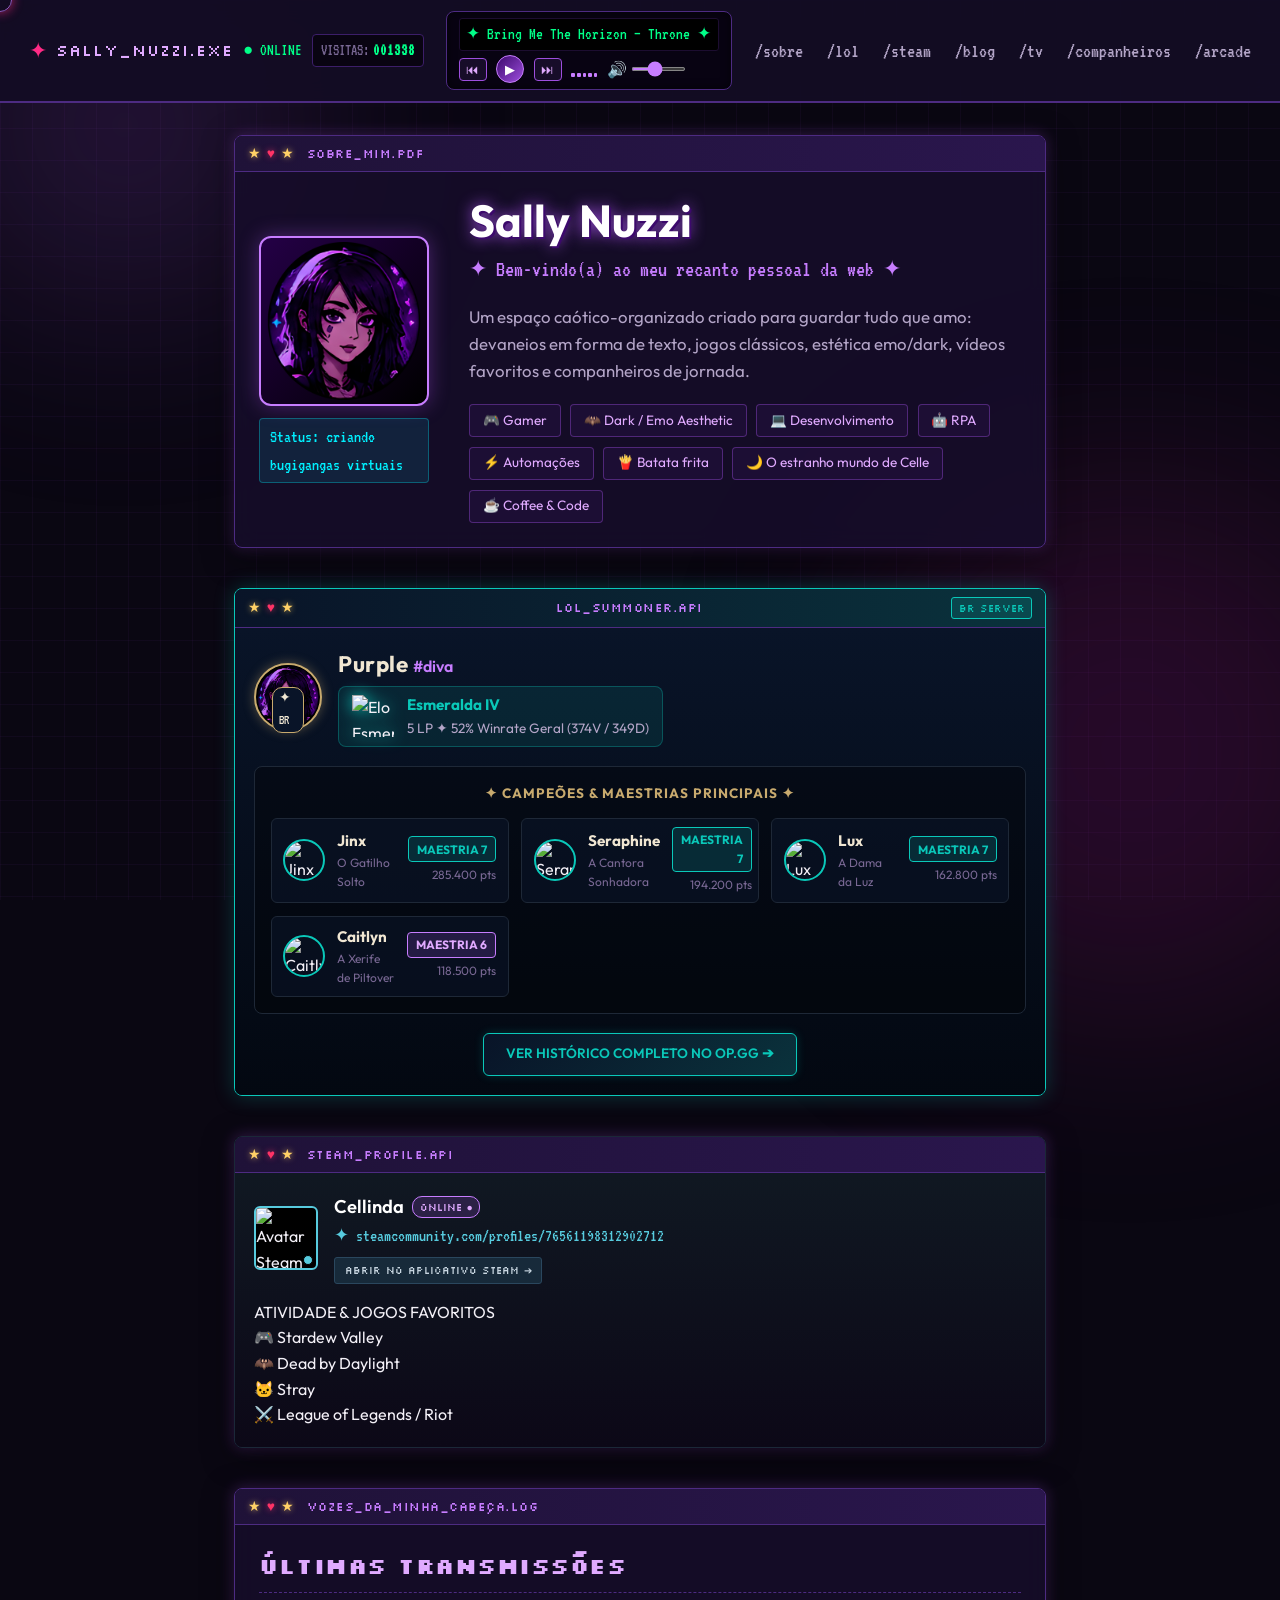
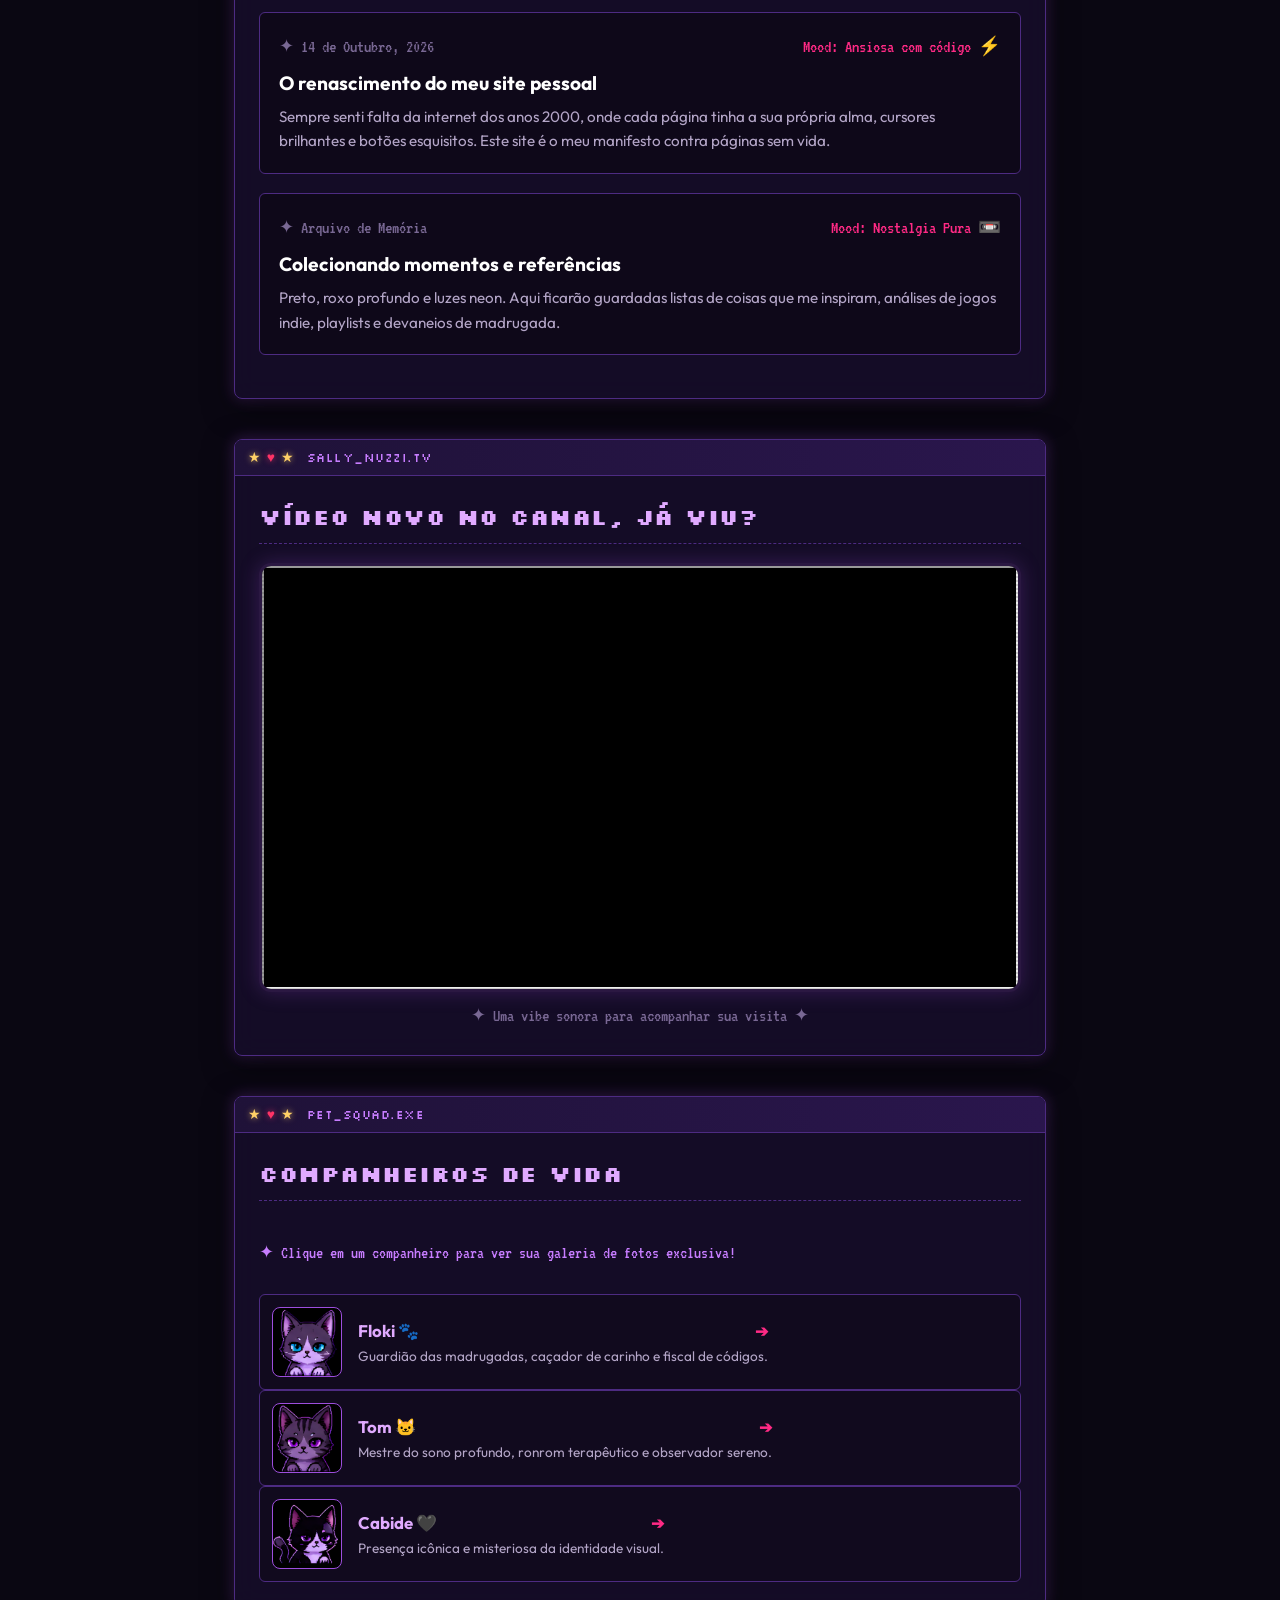
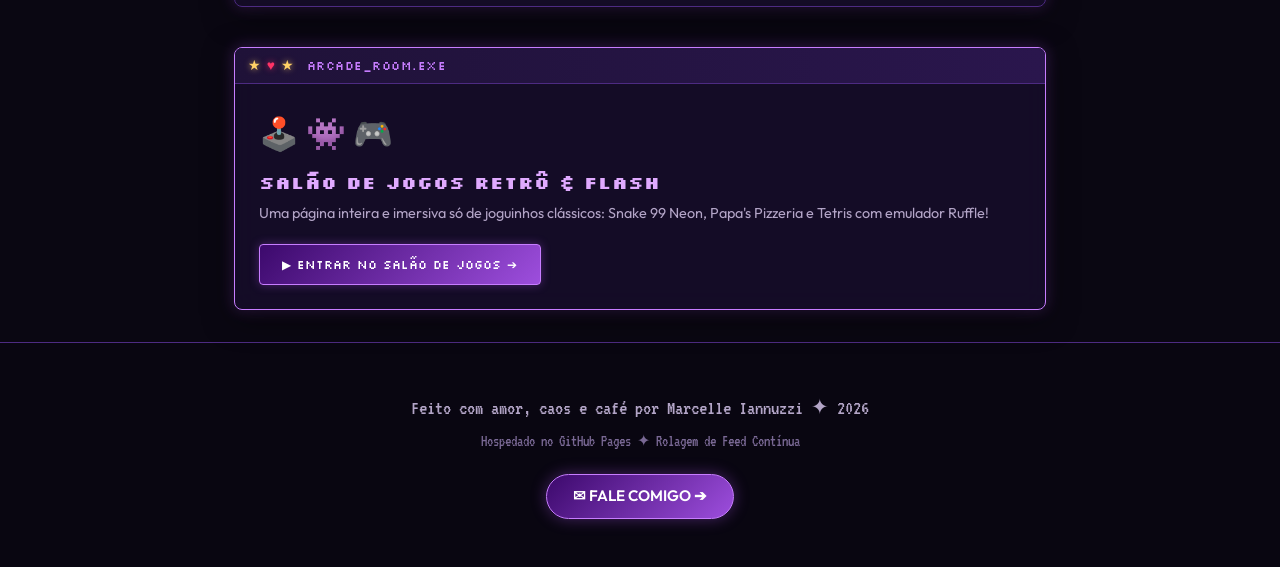
==== commit f8868d85: "feat: reordenar secoes, incluir maestrias do lol com jinx, bio dinamica em json, rodape atualizado e" ====
--- a/index.html
+++ b/index.html
@@ -4,7 +4,7 @@
   <meta charset="UTF-8">
   <meta name="viewport" content="width=device-width, initial-scale=1.0">
   <title>Sally Nuzzi ✦ Web Haven</title>
-  <meta name="description" content="Portfólio pessoal, blog de memórias, jogos clássicos e bugigangas legais por Sally Nuzzi.">
+  <meta name="description" content="Portfólio pessoal, blog de memórias, jogos clássicos e bugigangas legais por Marcelle Iannuzzi.">
   
   <!-- Google Fonts: Outfit (moderno, elegante e legível) + Fontes Retrô -->
   <link rel="preconnect" href="https://fonts.googleapis.com">
@@ -68,22 +68,22 @@
       </div>
     </div>
 
-    <!-- Navegação por Âncoras Suaves no Feed -->
+    <!-- Navegação por Âncoras Suaves na Ordem Solicitada: sobre -> lol -> steam -> blog -> tv -> pets -> arcade -->
     <nav class="nav-links" aria-label="Navegação principal">
       <a href="#about" class="nav-item">/sobre</a>
       <a href="#lol" class="nav-item">/lol</a>
-      <a href="#arcade" class="nav-item">/arcade</a>
+      <a href="#steam" class="nav-item">/steam</a>
       <a href="#blog" class="nav-item">/blog</a>
       <a href="#media" class="nav-item">/tv</a>
       <a href="#pets" class="nav-item">/companheiros</a>
-      <a href="#steam" class="nav-item">/steam</a>
+      <a href="#arcade" class="nav-item">/arcade</a>
     </nav>
   </header>
 
   <!-- Feed Linear: Tópico por Tópico (Rolagem Infinita Estilo Feed) -->
   <main class="main-wrapper feed-container">
 
-    <!-- 1. Tópico: Sobre / Profile -->
+    <!-- 1. Tópico: Sobre Mim (sobre_mim.pdf) - Dinâmico via assets/sobre.json -->
     <section id="about" class="window-card hero-section">
       <div class="window-header">
         <div class="window-dots" aria-hidden="true">
@@ -91,33 +91,37 @@
           <span class="win-icon heart">♥</span>
           <span class="win-icon star">★</span>
         </div>
-        <div class="window-title">profile_viewer.sys</div>
+        <div class="window-title">sobre_mim.pdf</div>
       </div>
       <div class="window-body hero-content">
         <div class="avatar-container">
           <div class="avatar-frame">
             <img src="assets/images/Avatar.png" alt="Avatar ilustrado de Sally Nuzzi" class="avatar-img">
           </div>
-          <div class="status-tag">Status: criando bugigangas virtuais</div>
+          <div class="status-tag" id="dynamicStatusTag">Status: criando bugigangas virtuais</div>
         </div>
         <div class="hero-text">
-          <h1 class="glitch-text" data-text="Sally Nuzzi">Sally Nuzzi</h1>
-          <p class="tagline">✦ Bem-vindo(a) ao meu recanto pessoal da web ✦</p>
-          <p class="bio-paragraph">
+          <h1 class="glitch-text" id="dynamicName" data-text="Sally Nuzzi">Sally Nuzzi</h1>
+          <p class="tagline" id="dynamicTagline">✦ Bem-vindo(a) ao meu recanto pessoal da web ✦</p>
+          <p class="bio-paragraph" id="dynamicBio">
             Um espaço caótico-organizado criado para guardar tudo que amo: devaneios em forma de texto,
             jogos clássicos, estética emo/dark, vídeos favoritos e companheiros de jornada.
           </p>
-          <div class="badge-shelf">
+          <div class="badge-shelf" id="dynamicBadges">
             <span class="tag-badge">🎮 Gamer</span>
             <span class="tag-badge">🦇 Dark / Emo Aesthetic</span>
-            <span class="tag-badge">👾 Webcore</span>
+            <span class="tag-badge">💻 Desenvolvimento</span>
+            <span class="tag-badge">🤖 RPA</span>
+            <span class="tag-badge">⚡ Automações</span>
+            <span class="tag-badge">🍟 Batata frita</span>
+            <span class="tag-badge">🌙 O estranho mundo de Celle</span>
             <span class="tag-badge">☕ Coffee & Code</span>
           </div>
         </div>
       </div>
     </section>
 
-    <!-- 2. Tópico: League of Legends (Purple#diva) -->
+    <!-- 2. Tópico: League of Legends (Purple#diva) com Maestrias Reais -->
     <section id="lol" class="window-card lol-window">
       <div class="window-header lol-header">
         <div class="window-dots" aria-hidden="true">
@@ -144,78 +148,67 @@
               <img src="https://opgg-static.akamaized.net/images/medals_new/emerald.png" alt="Elo Esmeralda" class="tier-crest-img">
               <div class="tier-text-wrap">
                 <span class="tier-name">Esmeralda IV</span>
-                <span class="tier-lp">5 LP ✦ 52% Winrate Geral</span>
-              </div>
-            </div>
-          </div>
-        </div>
-
-        <div class="lol-stats-row">
-          <div class="lol-stat-box">
-            <span class="lol-stat-label">VITÓRIAS</span>
-            <span class="lol-stat-val win">374V</span>
-          </div>
-          <div class="lol-stat-box">
-            <span class="lol-stat-label">DERROTAS</span>
-            <span class="lol-stat-val loss">349D</span>
-          </div>
-          <div class="lol-stat-box">
-            <span class="lol-stat-label">TAXA DE VITÓRIA</span>
-            <span class="lol-stat-val winrate">52%</span>
+                <span class="tier-lp">5 LP ✦ 52% Winrate Geral (374V / 349D)</span>
+              </div>
+            </div>
           </div>
         </div>
 
         <div class="lol-masteries-section">
           <div class="mastery-section-title">
-            <span>✦ CAMPEÕES FAVORITOS & MAESTRIAS ✦</span>
+            <span>✦ CAMPEÕES & MAESTRIAS PRINCIPAIS ✦</span>
           </div>
           <div class="mastery-champs-list">
             
+            <!-- Jinx com Maestria 7 -->
+            <div class="mastery-champ-card">
+              <img src="https://ddragon.leagueoflegends.com/cdn/14.20.1/img/champion/Jinx.png" alt="Jinx" class="champ-face">
+              <div class="champ-meta">
+                <span class="champ-name">Jinx</span>
+                <span class="champ-role">O Gatilho Solto</span>
+              </div>
+              <div class="champ-rate">
+                <span class="mastery-badge m7">MAESTRIA 7</span>
+                <span class="mastery-pts">285.400 pts</span>
+              </div>
+            </div>
+
+            <!-- Seraphine com Maestria 7 -->
             <div class="mastery-champ-card">
               <img src="https://ddragon.leagueoflegends.com/cdn/14.20.1/img/champion/Seraphine.png" alt="Seraphine" class="champ-face">
               <div class="champ-meta">
                 <span class="champ-name">Seraphine</span>
-                <span class="champ-role">Maga / Suporte</span>
+                <span class="champ-role">A Cantora Sonhadora</span>
               </div>
               <div class="champ-rate">
-                <span class="win-pct">59%</span>
-                <span class="win-count">65V 46D</span>
-              </div>
-            </div>
-
+                <span class="mastery-badge m7">MAESTRIA 7</span>
+                <span class="mastery-pts">194.200 pts</span>
+              </div>
+            </div>
+
+            <!-- Lux com Maestria 7 -->
             <div class="mastery-champ-card">
               <img src="https://ddragon.leagueoflegends.com/cdn/14.20.1/img/champion/Lux.png" alt="Lux" class="champ-face">
               <div class="champ-meta">
                 <span class="champ-name">Lux</span>
-                <span class="champ-role">Dama da Luz</span>
+                <span class="champ-role">A Dama da Luz</span>
               </div>
               <div class="champ-rate">
-                <span class="win-pct">53%</span>
-                <span class="win-count">57V 51D</span>
-              </div>
-            </div>
-
+                <span class="mastery-badge m7">MAESTRIA 7</span>
+                <span class="mastery-pts">162.800 pts</span>
+              </div>
+            </div>
+
+            <!-- Caitlyn com Maestria 6 -->
             <div class="mastery-champ-card">
               <img src="https://ddragon.leagueoflegends.com/cdn/14.20.1/img/champion/Caitlyn.png" alt="Caitlyn" class="champ-face">
               <div class="champ-meta">
                 <span class="champ-name">Caitlyn</span>
-                <span class="champ-role">Xerife de Piltover</span>
+                <span class="champ-role">A Xerife de Piltover</span>
               </div>
               <div class="champ-rate">
-                <span class="win-pct">47%</span>
-                <span class="win-count">35V 39D</span>
-              </div>
-            </div>
-
-            <div class="mastery-champ-card">
-              <img src="https://ddragon.leagueoflegends.com/cdn/14.20.1/img/champion/Soraka.png" alt="Soraka" class="champ-face">
-              <div class="champ-meta">
-                <span class="champ-name">Soraka</span>
-                <span class="champ-role">Filha das Estrelas</span>
-              </div>
-              <div class="champ-rate">
-                <span class="win-pct">67%</span>
-                <span class="win-count">Recente</span>
+                <span class="mastery-badge m6">MAESTRIA 6</span>
+                <span class="mastery-pts">118.500 pts</span>
               </div>
             </div>
 
@@ -231,21 +224,45 @@
       </div>
     </section>
 
-    <!-- 3. Tópico: Salão de Jogos Retrô (Arcade Preview) -->
-    <section id="arcade" class="window-card arcade-preview-card">
-      <div class="window-header">
-        <div class="window-dots" aria-hidden="true">
-          <span class="win-icon star">★</span>
-          <span class="win-icon heart">♥</span>
-          <span class="win-icon star">★</span>
-        </div>
-        <div class="window-title">arcade_room.exe</div>
-      </div>
-      <div class="window-body text-center">
-        <div class="arcade-icon-art">🕹️ 👾 🎮</div>
-        <h3 class="arcade-card-title">Salão de Jogos Retrô & Flash</h3>
-        <p class="arcade-card-desc">Uma página inteira e imersiva só de joguinhos clássicos: Snake 99 Neon, Papa's Pizzeria e Tetris com emulador Ruffle!</p>
-        <a href="jogos.html" class="enter-arcade-link">▶ ENTRAR NO SALÃO DE JOGOS ➔</a>
+    <!-- 3. Tópico: Steam Profile -->
+    <section id="steam" class="window-card steam-window">
+      <div class="window-header">
+        <div class="window-dots" aria-hidden="true">
+          <span class="win-icon star">★</span>
+          <span class="win-icon heart">♥</span>
+          <span class="win-icon star">★</span>
+        </div>
+        <div class="window-title">steam_profile.api</div>
+      </div>
+      <div class="window-body steam-body">
+        <div class="steam-user-header">
+          <div class="steam-avatar-wrap">
+            <img src="https://avatars.fastly.steamstatic.com/b8a6f62b8b7bd48279016ddb5616f9a555b0cf5d_full.jpg" alt="Avatar Steam de Cellinda" class="steam-avatar">
+            <span class="steam-status-dot online" title="Status: Online"></span>
+          </div>
+          <div class="steam-info">
+            <div class="steam-name-row">
+              <h3 class="steam-name">Cellinda</h3>
+              <span class="steam-lvl-badge" title="Status">ONLINE ●</span>
+            </div>
+            <p class="steam-status-text">✦ steamcommunity.com/profiles/76561198312902712</p>
+            <a href="https://steamcommunity.com/profiles/76561198312902712/" target="_blank" rel="noopener noreferrer" class="steam-link-btn">
+              ABRIR NO APLICATIVO STEAM ➔
+            </a>
+          </div>
+        </div>
+
+        <div class="steam-recent-activity">
+          <div class="activity-header">
+            <span class="act-title">ATIVIDADE & JOGOS FAVORITOS</span>
+          </div>
+          <div class="games-badge-list">
+            <div class="game-tag-item">🎮 Stardew Valley</div>
+            <div class="game-tag-item">🦇 Dead by Daylight</div>
+            <div class="game-tag-item">🐱 Stray</div>
+            <div class="game-tag-item">⚔️ League of Legends / Riot</div>
+          </div>
+        </div>
       </div>
     </section>
 
@@ -362,45 +379,21 @@
       </div>
     </section>
 
-    <!-- 7. Tópico: Steam Profile -->
-    <section id="steam" class="window-card steam-window">
-      <div class="window-header">
-        <div class="window-dots" aria-hidden="true">
-          <span class="win-icon star">★</span>
-          <span class="win-icon heart">♥</span>
-          <span class="win-icon star">★</span>
-        </div>
-        <div class="window-title">steam_profile.api</div>
-      </div>
-      <div class="window-body steam-body">
-        <div class="steam-user-header">
-          <div class="steam-avatar-wrap">
-            <img src="https://avatars.fastly.steamstatic.com/b8a6f62b8b7bd48279016ddb5616f9a555b0cf5d_full.jpg" alt="Avatar Steam de Cellinda" class="steam-avatar">
-            <span class="steam-status-dot online" title="Status: Online"></span>
-          </div>
-          <div class="steam-info">
-            <div class="steam-name-row">
-              <h3 class="steam-name">Cellinda</h3>
-              <span class="steam-lvl-badge" title="Status">ONLINE ●</span>
-            </div>
-            <p class="steam-status-text">✦ steamcommunity.com/profiles/76561198312902712</p>
-            <a href="https://steamcommunity.com/profiles/76561198312902712/" target="_blank" rel="noopener noreferrer" class="steam-link-btn">
-              ABRIR NO APLICATIVO STEAM ➔
-            </a>
-          </div>
-        </div>
-
-        <div class="steam-recent-activity">
-          <div class="activity-header">
-            <span class="act-title">ATIVIDADE & JOGOS FAVORITOS</span>
-          </div>
-          <div class="games-badge-list">
-            <div class="game-tag-item">🎮 Stardew Valley</div>
-            <div class="game-tag-item">🦇 Dead by Daylight</div>
-            <div class="game-tag-item">🐱 Stray</div>
-            <div class="game-tag-item">⚔️ League of Legends / Riot</div>
-          </div>
-        </div>
+    <!-- 7. Tópico: Salão de Jogos Retrô (Arcade Preview) -->
+    <section id="arcade" class="window-card arcade-preview-card">
+      <div class="window-header">
+        <div class="window-dots" aria-hidden="true">
+          <span class="win-icon star">★</span>
+          <span class="win-icon heart">♥</span>
+          <span class="win-icon star">★</span>
+        </div>
+        <div class="window-title">arcade_room.exe</div>
+      </div>
+      <div class="window-body text-center">
+        <div class="arcade-icon-art">🕹️ 👾 🎮</div>
+        <h3 class="arcade-card-title">Salão de Jogos Retrô & Flash</h3>
+        <p class="arcade-card-desc">Uma página inteira e imersiva só de joguinhos clássicos: Snake 99 Neon, Papa's Pizzeria e Tetris com emulador Ruffle!</p>
+        <a href="jogos.html" class="enter-arcade-link">▶ ENTRAR NO SALÃO DE JOGOS ➔</a>
       </div>
     </section>
 
@@ -408,8 +401,11 @@
 
   <!-- Rodapé Estilizado -->
   <footer class="site-footer">
-    <p>Feito com amor, caos e café por Sally Nuzzi ✦ 2026</p>
+    <p>Feito com amor, caos e café por Marcelle Iannuzzi ✦ 2026</p>
     <p class="sub-footer">Hospedado no GitHub Pages ✦ Rolagem de Feed Contínua</p>
+    <div class="contact-link-row">
+      <a href="contato.html" class="footer-contact-btn">✉ FALE COMIGO ➔</a>
+    </div>
   </footer>
 
   <script src="script.js"></script>
--- a/style.css
+++ b/style.css
@@ -1460,6 +1460,129 @@
   text-align: center;
 }
 
+.mastery-badge {
+  font-family: var(--font-body);
+  font-size: 0.75rem;
+  font-weight: 700;
+  padding: 0.15rem 0.5rem;
+  border-radius: 4px;
+  display: inline-block;
+  margin-bottom: 0.2rem;
+}
+
+.mastery-badge.m7 {
+  background: rgba(10, 200, 185, 0.15);
+  border: 1px solid #0ac8b9;
+  color: #0ac8b9;
+}
+
+.mastery-badge.m6 {
+  background: rgba(157, 78, 221, 0.2);
+  border: 1px solid var(--purple-bright);
+  color: var(--purple-neon);
+}
+
+.mastery-pts {
+  font-family: var(--font-body);
+  font-size: 0.75rem;
+  color: var(--text-dim);
+}
+
+/* Footer & Fale Comigo */
+.contact-link-row {
+  margin-top: 1.2rem;
+}
+
+.footer-contact-btn {
+  display: inline-block;
+  background: linear-gradient(135deg, var(--purple-dark), var(--purple-main));
+  color: #fff;
+  border: 1px solid var(--purple-bright);
+  font-family: var(--font-body);
+  font-weight: 600;
+  font-size: 0.95rem;
+  padding: 0.6rem 1.6rem;
+  border-radius: 30px;
+  text-decoration: none;
+  box-shadow: 0 0 15px rgba(157, 78, 221, 0.4);
+  transition: all 0.2s;
+}
+
+.footer-contact-btn:hover {
+  transform: translateY(-3px);
+  box-shadow: 0 0 25px var(--purple-bright);
+  background: var(--purple-main);
+  color: #fff;
+}
+
+/* Contact Page Form */
+.contact-window {
+  max-width: 650px;
+  margin: 0 auto;
+}
+
+.contact-subtitle {
+  color: var(--text-muted);
+  font-size: 1rem;
+  margin-bottom: 1.5rem;
+}
+
+.contact-form {
+  display: flex;
+  flex-direction: column;
+  gap: 1.2rem;
+}
+
+.form-group {
+  display: flex;
+  flex-direction: column;
+  gap: 0.4rem;
+  text-align: left;
+}
+
+.form-group label {
+  font-family: var(--font-body);
+  font-size: 0.9rem;
+  font-weight: 600;
+  color: var(--purple-neon);
+}
+
+.form-group input, .form-group textarea {
+  background: rgba(10, 6, 20, 0.8);
+  border: 1px solid var(--bg-card-border);
+  color: #fff;
+  font-family: var(--font-body);
+  font-size: 0.95rem;
+  padding: 0.75rem 1rem;
+  border-radius: 6px;
+  outline: none;
+  transition: border-color 0.2s, box-shadow 0.2s;
+}
+
+.form-group input:focus, .form-group textarea:focus {
+  border-color: var(--purple-bright);
+  box-shadow: 0 0 10px rgba(157, 78, 221, 0.35);
+}
+
+.contact-submit-btn {
+  background: linear-gradient(135deg, var(--purple-dark), var(--purple-main));
+  color: #fff;
+  border: 1px solid var(--purple-bright);
+  font-family: var(--font-body);
+  font-weight: 700;
+  font-size: 0.95rem;
+  padding: 0.75rem 1.8rem;
+  border-radius: 6px;
+  cursor: pointer;
+  box-shadow: 0 0 15px rgba(157, 78, 221, 0.4);
+  transition: all 0.2s;
+}
+
+.contact-submit-btn:hover {
+  transform: translateY(-2px);
+  box-shadow: 0 0 25px var(--purple-bright);
+}
+
 /* Footer */
 .site-footer {
   text-align: center;
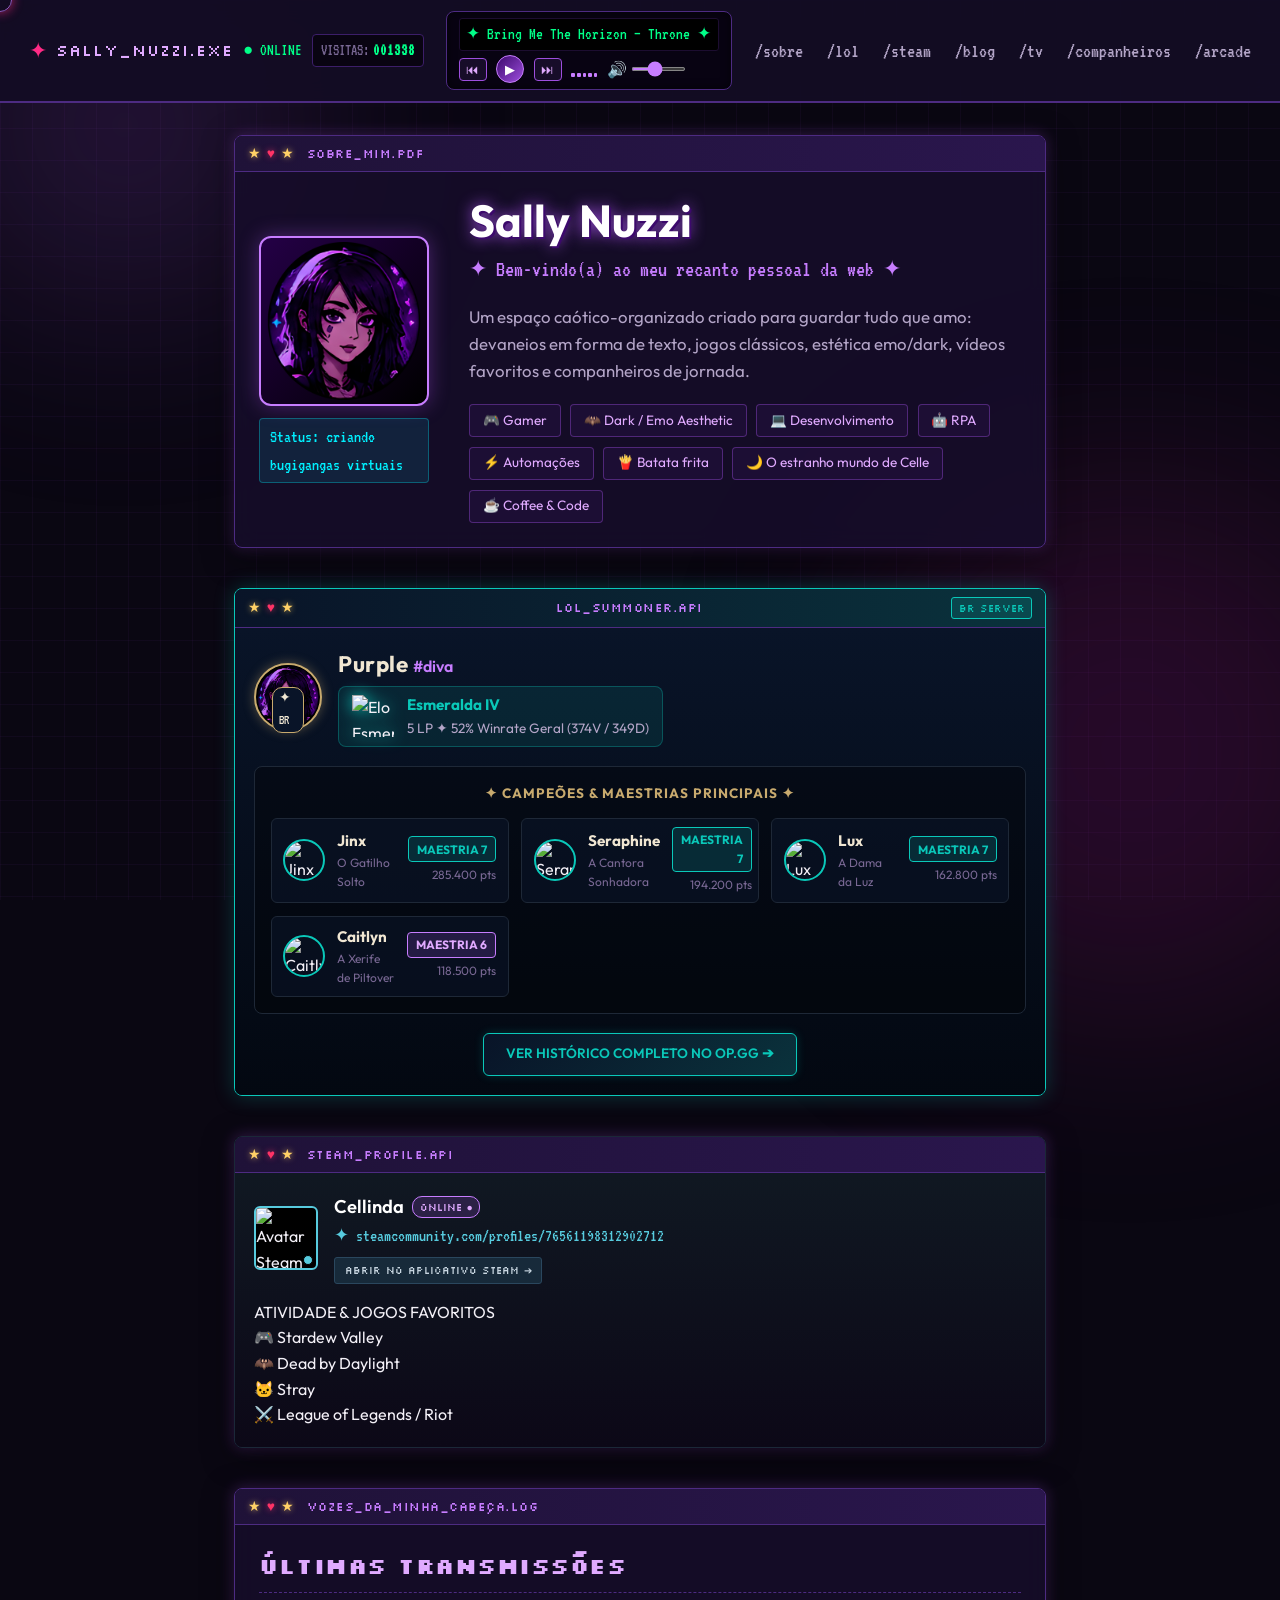
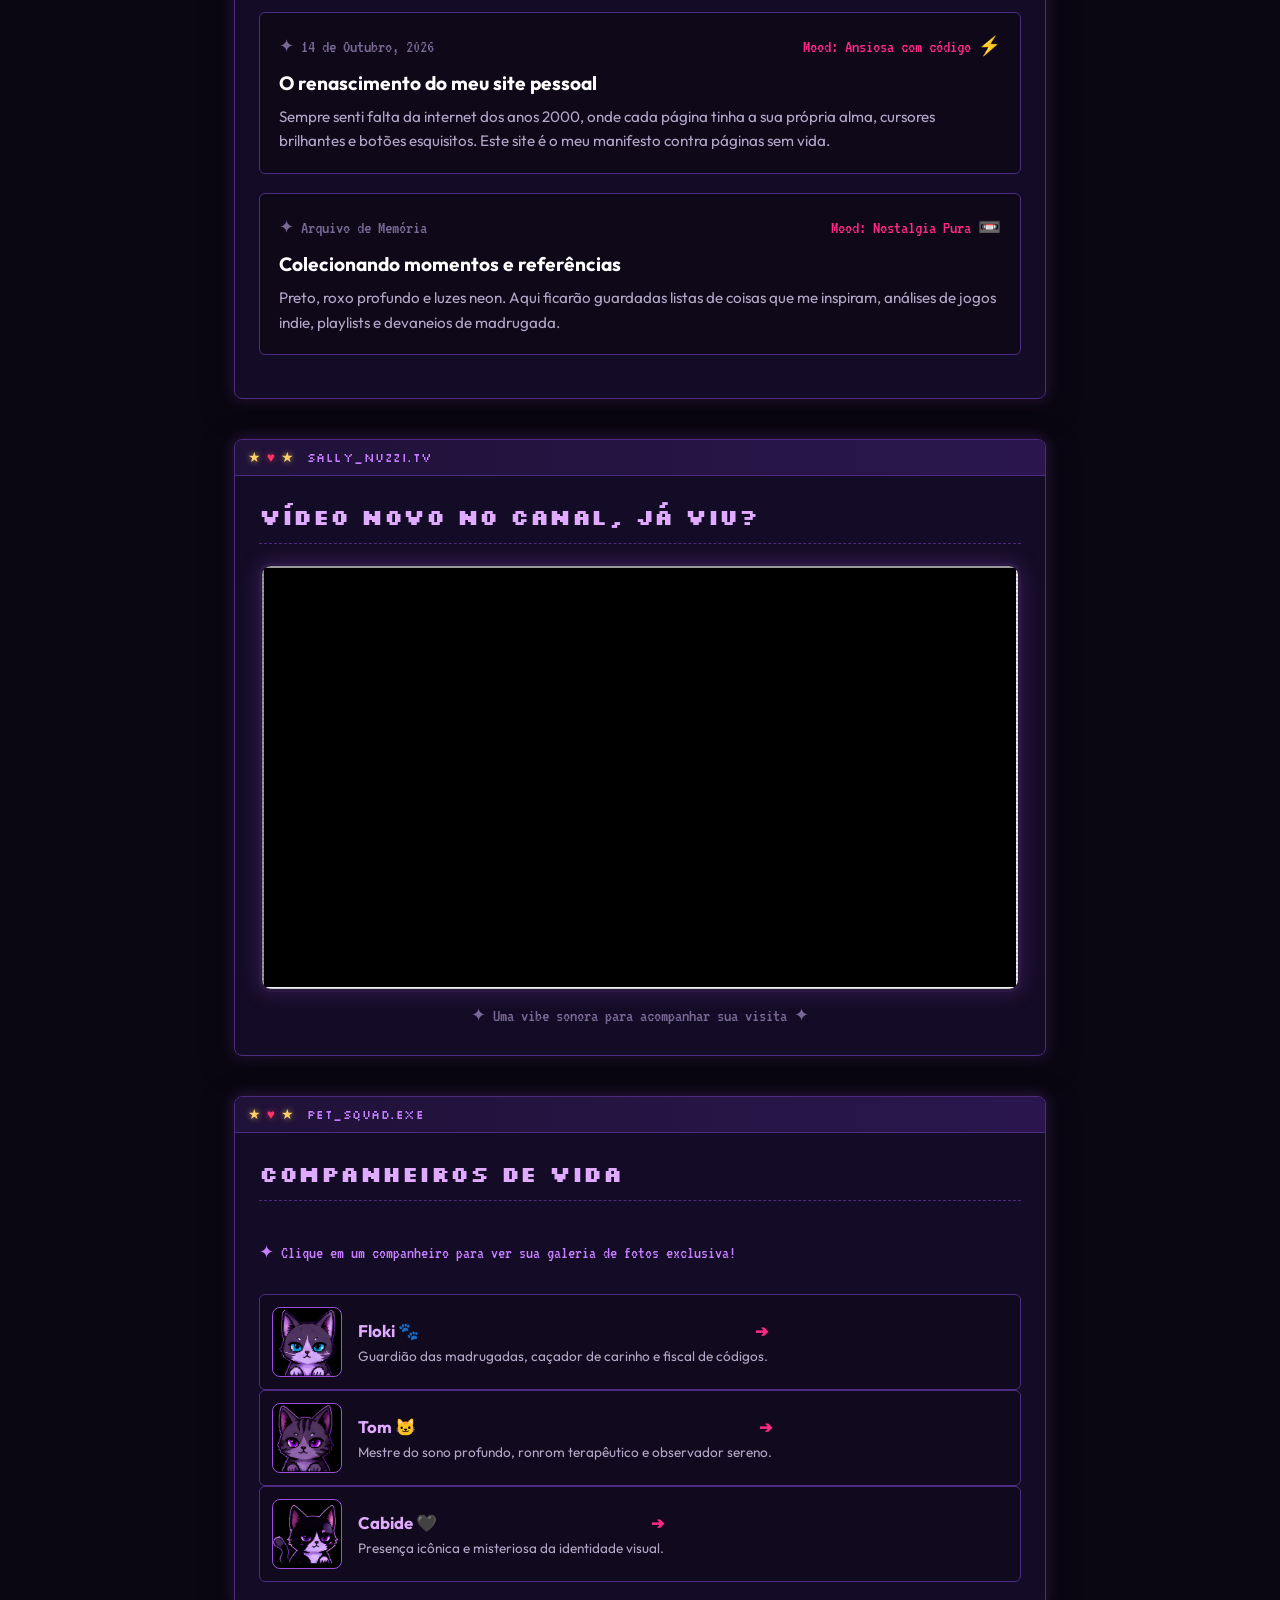
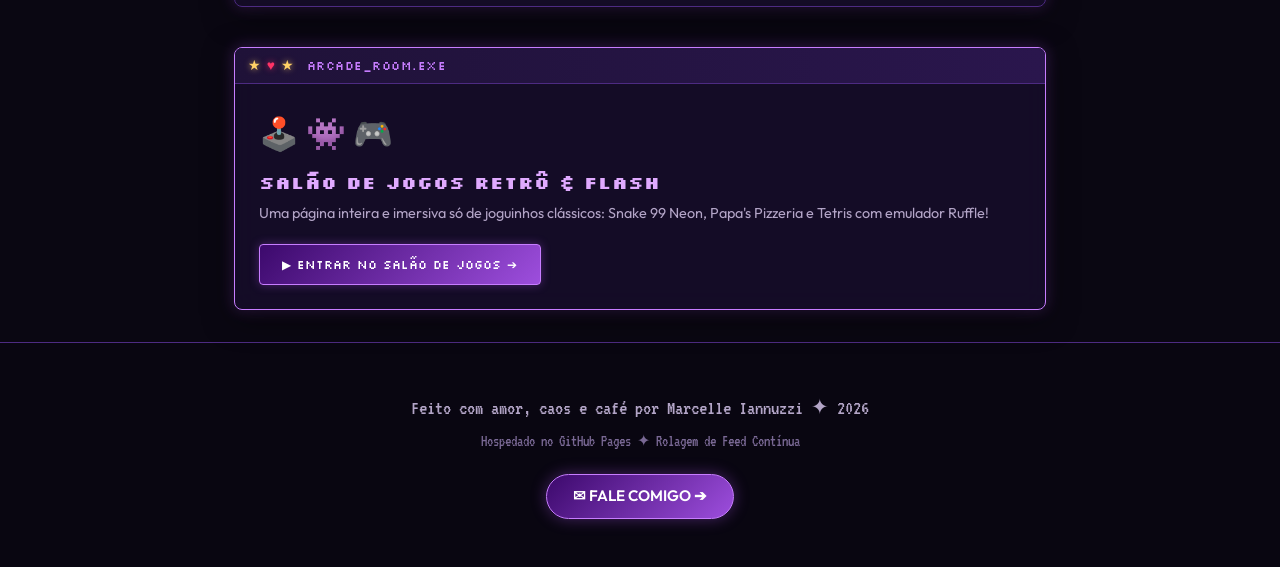
==== commit 74e7699a: "docs: adicionar docstrings em portugues, comentarios explicativos e configurar Web3Forms em contato." ====
--- a/index.html
+++ b/index.html
@@ -1,3 +1,18 @@
+<!-- ==========================================================================
+     Sally Nuzzi Web Haven - Página Principal (index.html)
+     
+     O que este arquivo faz:
+     - Serve como a página inicial e hub central do universo pessoal de Marcelle
+     - Organiza os tópicos em formato de feed linear vertical (rolagem contínua):
+         1. Sobre Mim (#about) - bio carregada via assets/sobre.json
+         2. League of Legends (#lol) - elo, taxa de vitória e campeãs com maestria
+         3. Steam Showcase (#steam) - perfil, conquistas e jogos mais jogados
+         4. Blog Retrô (#blog) - posts nostálgicos e pensamentos
+         5. TV dos Anos 2000 (#media) - player com moldura retrô do YouTube
+         6. Companheiros (#pets) - prévia dos gatinhos com link para galeria completa
+         7. Sala de Arcade (#arcade) - jogos Snake e Flash com emulador Ruffle
+     - Contém cabeçalho fixo com reprodutor de música, contador de visitas e menu
+     ========================================================================== -->
 <!DOCTYPE html>
 <html lang="pt-BR">
 <head>
--- a/style.css
+++ b/style.css
@@ -1,5 +1,14 @@
 /* ==========================================================================
-   Sally Nuzzi - Identidade Visual Dark, Emo & Gamer (Preto & Roxo Neon)
+   Sally Nuzzi Web Haven - Folha de Estilos Principal (style.css)
+   
+   O que este arquivo faz:
+   - Centraliza todas as variáveis de cores (tema preto, roxo neon, ciano e rosa chiclete)
+   - Define o reset de margens, tipografia global e cursores personalizados
+   - Controla o layout fluido e responsivo do cabeçalho fixo com o player de áudio
+   - Modela as janelas retrô (.window-card) com suas barras de título e ícones (★ ♥ ★)
+   - Estiliza os cards especiais: perfil dinâmico de Sobre Mim, League of Legends,
+     Steam Showcase, Galeria de Fotos dos Pets, TV Vintage CRT e Sala de Jogos
+   - Gerencia responsividade para telas menores (smartphones e tablets)
    ========================================================================== */
 
 :root {
